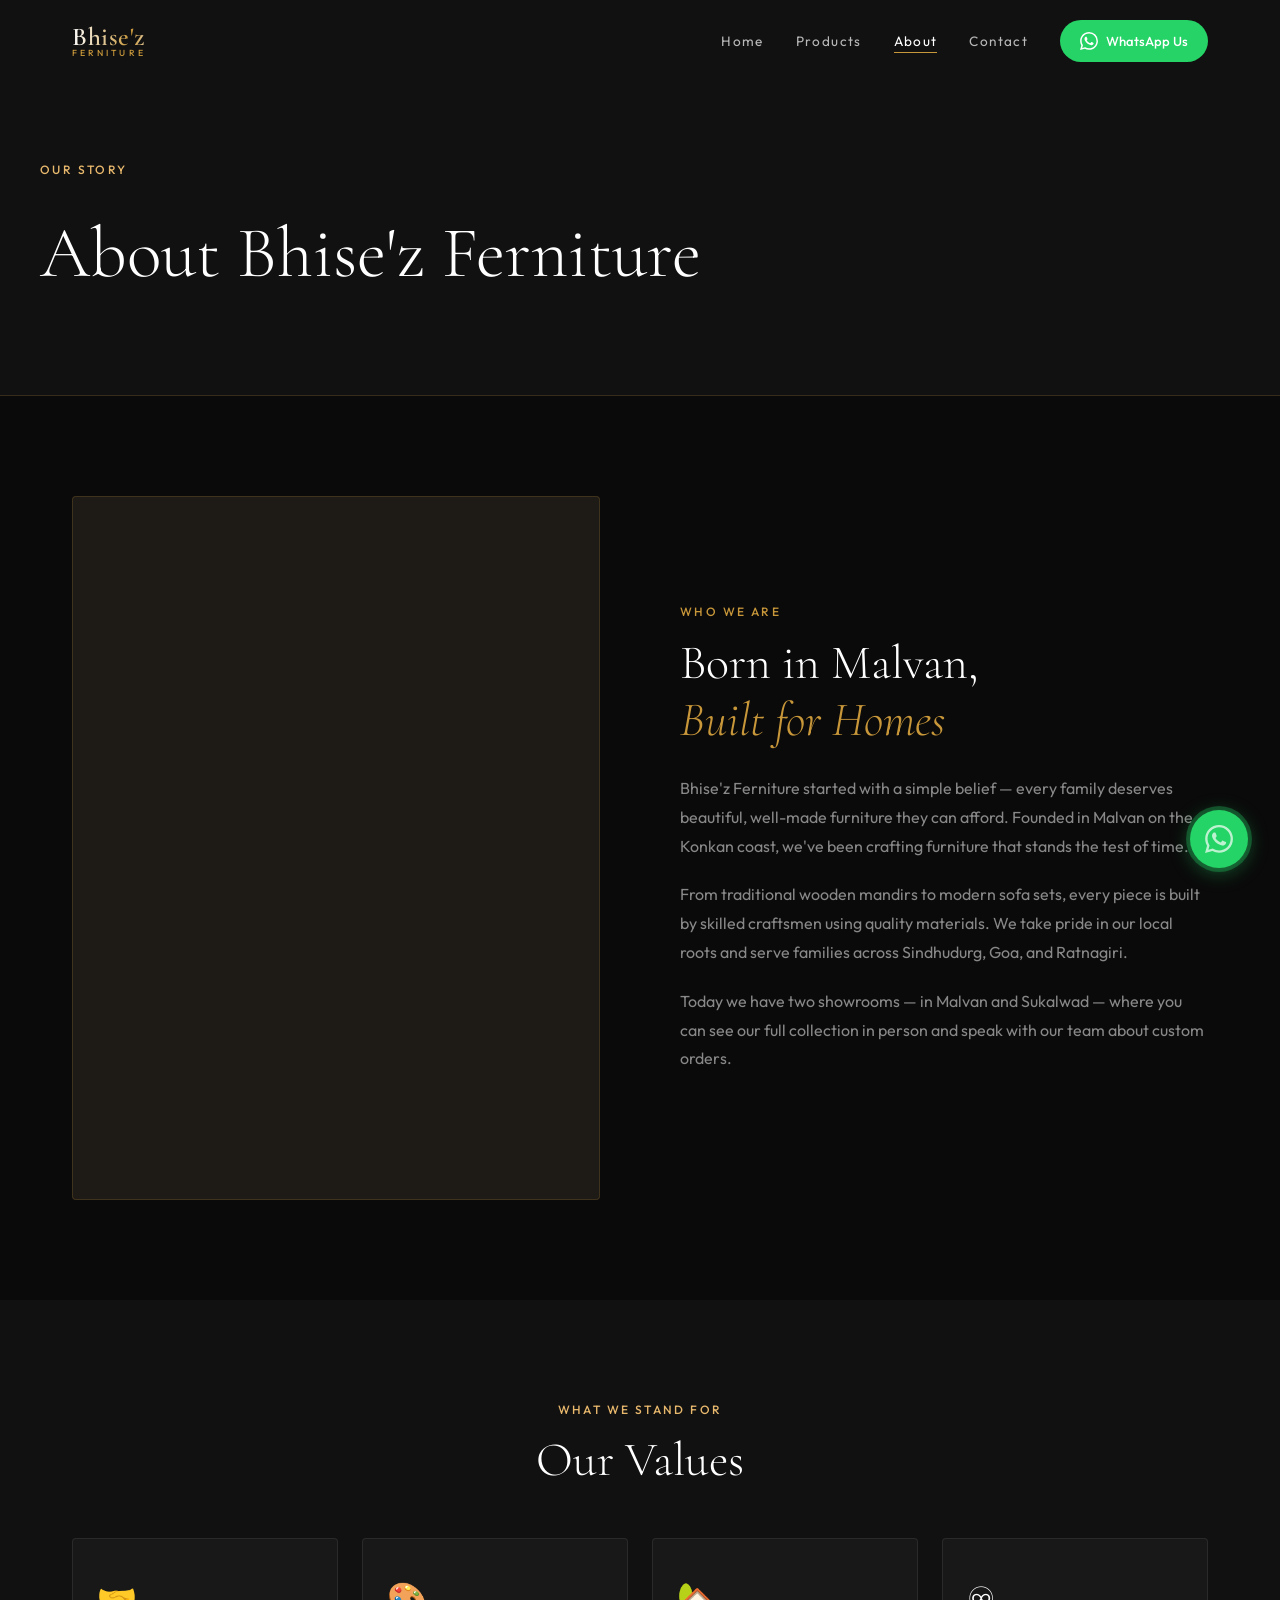
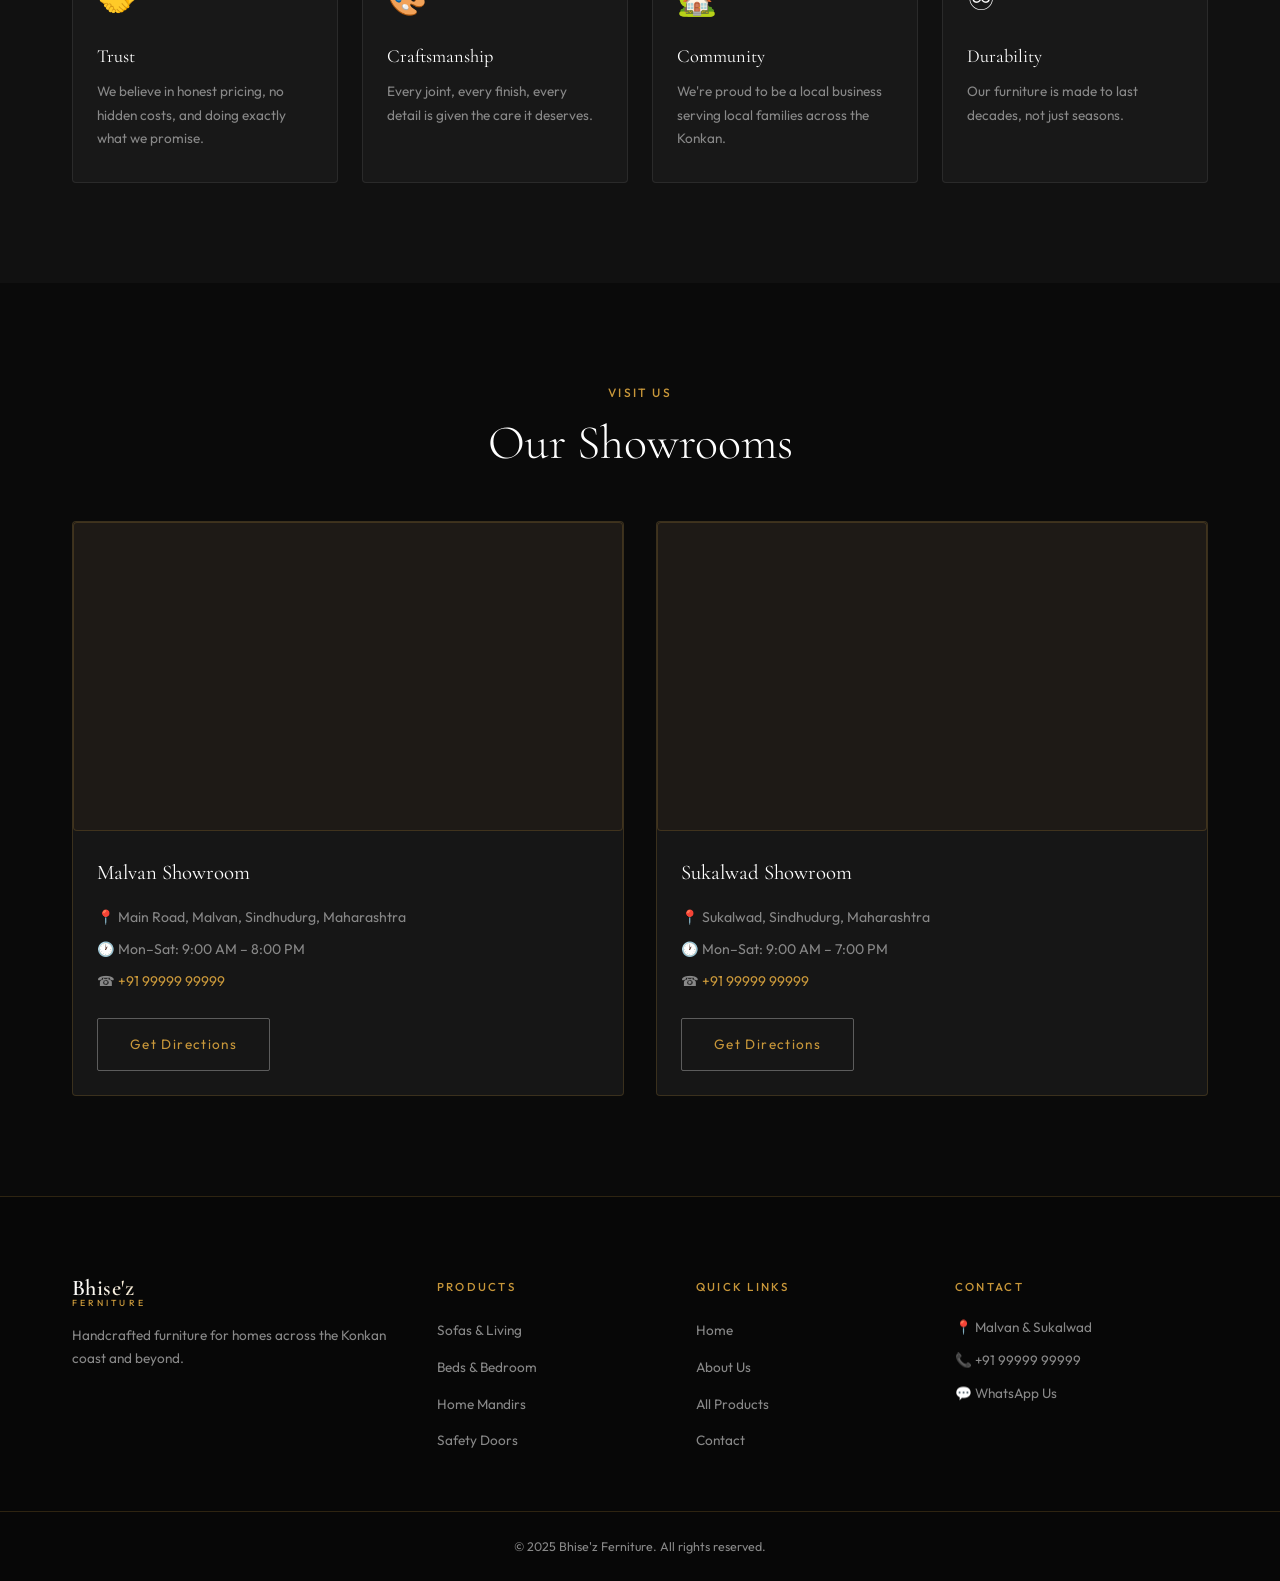
==== about.html @ b76e6fb4 "First upload" ====
<!DOCTYPE html>
<html lang="en">
<head>
  <meta charset="UTF-8"/>
  <meta name="viewport" content="width=device-width, initial-scale=1.0"/>
  <title>About Us | Bhise'z Ferniture</title>
  <link rel="preconnect" href="https://fonts.googleapis.com"/>
  <link rel="preconnect" href="https://fonts.gstatic.com" crossorigin/>
  <link href="https://fonts.googleapis.com/css2?family=Cormorant+Garamond:ital,wght@0,300;0,400;0,600;1,300;1,400&family=Outfit:wght@300;400;500&display=swap" rel="stylesheet"/>
  <link rel="stylesheet" href="css/style.css"/>
  <link rel="stylesheet" href="css/animations.css"/>
  <link rel="stylesheet" href="css/responsive.css"/>
</head>
<body>

  <nav class="navbar" id="navbar">
    <div class="nav-inner">
      <a href="index.html" class="logo">
        <span class="logo-main">Bhise'z</span>
        <span class="logo-sub">FERNITURE</span>
      </a>
      <ul class="nav-links" id="navLinks">
        <li><a href="index.html">Home</a></li>
        <li><a href="products.html">Products</a></li>
        <li><a href="about.html" class="active">About</a></li>
        <li><a href="contact.html">Contact</a></li>
      </ul>
      <a href="https://wa.me/919999999999" class="btn-whatsapp" target="_blank">
        <svg width="18" height="18" viewBox="0 0 24 24" fill="currentColor"><path d="M17.472 14.382c-.297-.149-1.758-.867-2.03-.967-.273-.099-.471-.148-.67.15-.197.297-.767.966-.94 1.164-.173.199-.347.223-.644.075-.297-.15-1.255-.463-2.39-1.475-.883-.788-1.48-1.761-1.653-2.059-.173-.297-.018-.458.13-.606.134-.133.298-.347.446-.52.149-.174.198-.298.298-.497.099-.198.05-.371-.025-.52-.075-.149-.669-1.612-.916-2.207-.242-.579-.487-.5-.669-.51-.173-.008-.371-.01-.57-.01-.198 0-.52.074-.792.372-.272.297-1.04 1.016-1.04 2.479 0 1.462 1.065 2.875 1.213 3.074.149.198 2.096 3.2 5.077 4.487.709.306 1.262.489 1.694.625.712.227 1.36.195 1.871.118.571-.085 1.758-.719 2.006-1.413.248-.694.248-1.289.173-1.413-.074-.124-.272-.198-.57-.347m-5.421 7.403h-.004a9.87 9.87 0 01-5.031-1.378l-.361-.214-3.741.982.998-3.648-.235-.374a9.86 9.86 0 01-1.51-5.26c.001-5.45 4.436-9.884 9.888-9.884 2.64 0 5.122 1.03 6.988 2.898a9.825 9.825 0 012.893 6.994c-.003 5.45-4.437 9.884-9.885 9.884m8.413-18.297A11.815 11.815 0 0012.05 0C5.495 0 .16 5.335.157 11.892c0 2.096.547 4.142 1.588 5.945L.057 24l6.305-1.654a11.882 11.882 0 005.683 1.448h.005c6.554 0 11.89-5.335 11.893-11.893a11.821 11.821 0 00-3.48-8.413z"/></svg>
        WhatsApp Us
      </a>
      <button class="hamburger" id="hamburger" aria-label="Menu"><span></span><span></span><span></span></button>
    </div>
  </nav>

  <section class="page-hero">
    <div class="page-hero-content">
      <p class="section-tag light">Our Story</p>
      <h1 class="page-hero-title">About Bhise'z Ferniture</h1>
    </div>
  </section>

  <!-- STORY SECTION -->
  <section class="section-pad">
    <div class="container split-layout">
      <div class="split-visual scroll-reveal">
        <!-- <img src="images/showroom/showroom2.jpg" alt="Bhise'z Ferniture"> -->
        <div class="img-placeholder tall"></div>
      </div>
      <div class="split-text scroll-reveal delay-2">
        <p class="section-tag">Who We Are</p>
        <h2 class="section-title">Born in Malvan,<br/><em>Built for Homes</em></h2>
        <p class="body-text">
          Bhise'z Ferniture started with a simple belief — every family deserves beautiful, well-made furniture they can afford. Founded in Malvan on the Konkan coast, we've been crafting furniture that stands the test of time.
        </p>
        <p class="body-text">
          From traditional wooden mandirs to modern sofa sets, every piece is built by skilled craftsmen using quality materials. We take pride in our local roots and serve families across Sindhudurg, Goa, and Ratnagiri.
        </p>
        <p class="body-text">
          Today we have two showrooms — in Malvan and Sukalwad — where you can see our full collection in person and speak with our team about custom orders.
        </p>
      </div>
    </div>
  </section>

  <!-- VALUES -->
  <section class="section-pad bg-dark">
    <div class="container">
      <div class="section-header center scroll-reveal">
        <p class="section-tag light">What We Stand For</p>
        <h2 class="section-title light">Our Values</h2>
      </div>
      <div class="why-grid">
        <div class="why-card dark scroll-reveal">
          <div class="why-icon">🤝</div>
          <h3>Trust</h3>
          <p>We believe in honest pricing, no hidden costs, and doing exactly what we promise.</p>
        </div>
        <div class="why-card dark scroll-reveal delay-1">
          <div class="why-icon">🎨</div>
          <h3>Craftsmanship</h3>
          <p>Every joint, every finish, every detail is given the care it deserves.</p>
        </div>
        <div class="why-card dark scroll-reveal delay-2">
          <div class="why-icon">🏡</div>
          <h3>Community</h3>
          <p>We're proud to be a local business serving local families across the Konkan.</p>
        </div>
        <div class="why-card dark scroll-reveal delay-3">
          <div class="why-icon">♾️</div>
          <h3>Durability</h3>
          <p>Our furniture is made to last decades, not just seasons.</p>
        </div>
      </div>
    </div>
  </section>

  <!-- SHOWROOMS -->
  <section class="section-pad" id="showrooms">
    <div class="container">
      <div class="section-header center scroll-reveal">
        <p class="section-tag">Visit Us</p>
        <h2 class="section-title">Our Showrooms</h2>
      </div>
      <div class="showroom-grid">
        <div class="showroom-card scroll-reveal">
          <div class="img-placeholder medium"></div>
          <div class="showroom-info">
            <h3>Malvan Showroom</h3>
            <p>📍 Main Road, Malvan, Sindhudurg, Maharashtra</p>
            <p>🕐 Mon–Sat: 9:00 AM – 8:00 PM</p>
            <p>☎️ <a href="tel:+919999999999">+91 99999 99999</a></p>
            <a href="https://maps.google.com" class="btn-outline mt-1" target="_blank">Get Directions</a>
          </div>
        </div>
        <div class="showroom-card scroll-reveal delay-2">
          <div class="img-placeholder medium"></div>
          <div class="showroom-info">
            <h3>Sukalwad Showroom</h3>
            <p>📍 Sukalwad, Sindhudurg, Maharashtra</p>
            <p>🕐 Mon–Sat: 9:00 AM – 7:00 PM</p>
            <p>☎️ <a href="tel:+919999999999">+91 99999 99999</a></p>
            <a href="https://maps.google.com" class="btn-outline mt-1" target="_blank">Get Directions</a>
          </div>
        </div>
      </div>
    </div>
  </section>

  <!-- FOOTER -->
  <footer class="footer">
    <div class="container footer-grid">
      <div class="footer-brand">
        <a href="index.html" class="logo footer-logo"><span class="logo-main">Bhise'z</span><span class="logo-sub">FERNITURE</span></a>
        <p>Handcrafted furniture for homes across the Konkan coast and beyond.</p>
      </div>
      <div class="footer-col">
        <h4>Products</h4>
        <ul>
          <li><a href="products.html?cat=living">Sofas &amp; Living</a></li>
          <li><a href="products.html?cat=bedroom">Beds &amp; Bedroom</a></li>
          <li><a href="products.html?cat=mandir">Home Mandirs</a></li>
          <li><a href="products.html?cat=doors">Safety Doors</a></li>
        </ul>
      </div>
      <div class="footer-col">
        <h4>Quick Links</h4>
        <ul>
          <li><a href="index.html">Home</a></li>
          <li><a href="about.html">About Us</a></li>
          <li><a href="products.html">All Products</a></li>
          <li><a href="contact.html">Contact</a></li>
        </ul>
      </div>
      <div class="footer-col">
        <h4>Contact</h4>
        <ul class="contact-list">
          <li>📍 Malvan &amp; Sukalwad</li>
          <li>📞 <a href="tel:+919999999999">+91 99999 99999</a></li>
          <li>💬 <a href="https://wa.me/919999999999" target="_blank">WhatsApp Us</a></li>
        </ul>
      </div>
    </div>
    <div class="footer-bottom"><p>© 2025 Bhise'z Ferniture. All rights reserved.</p></div>
  </footer>

  <a href="https://wa.me/919999999999" class="whatsapp-float" target="_blank" aria-label="WhatsApp">
    <svg width="28" height="28" viewBox="0 0 24 24" fill="white"><path d="M17.472 14.382c-.297-.149-1.758-.867-2.03-.967-.273-.099-.471-.148-.67.15-.197.297-.767.966-.94 1.164-.173.199-.347.223-.644.075-.297-.15-1.255-.463-2.39-1.475-.883-.788-1.48-1.761-1.653-2.059-.173-.297-.018-.458.13-.606.134-.133.298-.347.446-.52.149-.174.198-.298.298-.497.099-.198.05-.371-.025-.52-.075-.149-.669-1.612-.916-2.207-.242-.579-.487-.5-.669-.51-.173-.008-.371-.01-.57-.01-.198 0-.52.074-.792.372-.272.297-1.04 1.016-1.04 2.479 0 1.462 1.065 2.875 1.213 3.074.149.198 2.096 3.2 5.077 4.487.709.306 1.262.489 1.694.625.712.227 1.36.195 1.871.118.571-.085 1.758-.719 2.006-1.413.248-.694.248-1.289.173-1.413-.074-.124-.272-.198-.57-.347m-5.421 7.403h-.004a9.87 9.87 0 01-5.031-1.378l-.361-.214-3.741.982.998-3.648-.235-.374a9.86 9.86 0 01-1.51-5.26c.001-5.45 4.436-9.884 9.888-9.884 2.64 0 5.122 1.03 6.988 2.898a9.825 9.825 0 012.893 6.994c-.003 5.45-4.437 9.884-9.885 9.884m8.413-18.297A11.815 11.815 0 0012.05 0C5.495 0 .16 5.335.157 11.892c0 2.096.547 4.142 1.588 5.945L.057 24l6.305-1.654a11.882 11.882 0 005.683 1.448h.005c6.554 0 11.89-5.335 11.893-11.893a11.821 11.821 0 00-3.48-8.413z"/></svg>
  </a>

  <script src="js/main.js"></script>
  <script src="js/animations.js"></script>
</body>
</html>
---- css/style.css ----
/* =========================================
   BHISE'Z FERNITURE – MAIN STYLESHEET
   Colors: Black #0A0A0A | Gold #C8973A | Red #C0392B | Cream #F5F0E8
   Fonts: Cormorant Garamond (display) + Outfit (body)
   ========================================= */

*, *::before, *::after { box-sizing: border-box; margin: 0; padding: 0; }

:root {
  --black:       #0A0A0A;
  --black-soft:  #111111;
  --black-card:  #161616;
  --gold:        #C8973A;
  --gold-light:  #E8B86D;
  --gold-dark:   #9A7228;
  --red:         #C0392B;
  --red-dark:    #922B21;
  --cream:       #F5F0E8;
  --cream-dark:  #EDE6D6;
  --white:       #FFFFFF;
  --text-muted:  #888888;
  --border:      rgba(200, 151, 58, 0.2);
  --font-display: 'Cormorant Garamond', Georgia, serif;
  --font-body:   'Outfit', system-ui, sans-serif;
  --transition:  0.4s cubic-bezier(0.25, 0.46, 0.45, 0.94);
  --shadow-gold: 0 8px 40px rgba(200, 151, 58, 0.15);
}

html { scroll-behavior: smooth; }

body {
  font-family: var(--font-body);
  background: var(--black);
  color: var(--white);
  overflow-x: hidden;
  line-height: 1.7;
}

img { max-width: 100%; display: block; }
a { color: inherit; text-decoration: none; }
ul { list-style: none; }
button { cursor: pointer; border: none; background: none; font-family: var(--font-body); }

.container {
  max-width: 1200px;
  margin: 0 auto;
  padding: 0 2rem;
}
.section-pad { padding: 100px 0; }
.bg-dark { background: var(--black-soft); }
.bg-cream { background: var(--cream); color: var(--black); }
.center { text-align: center; }
.mt-1 { margin-top: 1rem; }
.mt-2 { margin-top: 2rem; }

/* ─── TYPOGRAPHY ─── */
.section-tag {
  font-family: var(--font-body);
  font-size: 0.75rem;
  font-weight: 500;
  letter-spacing: 0.2em;
  text-transform: uppercase;
  color: var(--gold);
  margin-bottom: 0.75rem;
  display: block;
}
.section-tag.light { color: var(--gold-light); }

.section-title {
  font-family: var(--font-display);
  font-size: clamp(2rem, 4vw, 3rem);
  font-weight: 300;
  line-height: 1.2;
  color: var(--white);
  margin-bottom: 1.5rem;
}
.section-title em {
  font-style: italic;
  color: var(--gold);
}
.section-title.light { color: var(--white); }
.bg-cream .section-title { color: var(--black); }
.bg-cream .section-title em { color: var(--gold-dark); }

.body-text {
  font-size: 1rem;
  color: var(--text-muted);
  line-height: 1.8;
  margin-bottom: 1.25rem;
}
.bg-cream .body-text { color: #555; }

.section-header { margin-bottom: 3rem; }

/* ─── NAVBAR ─── */
.navbar {
  position: fixed;
  top: 0; left: 0; right: 0;
  z-index: 1000;
  padding: 0;
  transition: background var(--transition), padding var(--transition), box-shadow var(--transition);
}
.navbar.scrolled {
  background: rgba(10,10,10,0.95);
  backdrop-filter: blur(20px);
  box-shadow: 0 1px 0 var(--border);
  padding: 0;
}
.nav-inner {
  max-width: 1200px;
  margin: 0 auto;
  padding: 1.25rem 2rem;
  display: flex;
  align-items: center;
  gap: 2rem;
}
.logo {
  display: flex;
  flex-direction: column;
  line-height: 1;
  margin-right: auto;
}
.logo-main {
  font-family: var(--font-display);
  font-size: 1.6rem;
  font-weight: 600;
  color: var(--white);
  letter-spacing: 0.02em;
}
.logo-sub {
  font-size: 0.55rem;
  letter-spacing: 0.35em;
  color: var(--gold);
  font-weight: 500;
}
.nav-links {
  display: flex;
  gap: 2rem;
  align-items: center;
}
.nav-links a {
  font-size: 0.85rem;
  letter-spacing: 0.1em;
  font-weight: 400;
  color: rgba(255,255,255,0.7);
  transition: color var(--transition);
  position: relative;
}
.nav-links a::after {
  content: '';
  position: absolute;
  bottom: -3px; left: 0;
  width: 0; height: 1px;
  background: var(--gold);
  transition: width var(--transition);
}
.nav-links a:hover, .nav-links a.active {
  color: var(--white);
}
.nav-links a:hover::after, .nav-links a.active::after { width: 100%; }

.btn-whatsapp {
  display: flex;
  align-items: center;
  gap: 0.5rem;
  background: #25D366;
  color: white;
  padding: 0.6rem 1.25rem;
  border-radius: 50px;
  font-size: 0.82rem;
  font-weight: 500;
  transition: transform var(--transition), box-shadow var(--transition);
  white-space: nowrap;
}
.btn-whatsapp:hover {
  transform: translateY(-2px);
  box-shadow: 0 6px 20px rgba(37, 211, 102, 0.35);
}
.hamburger {
  display: none;
  flex-direction: column;
  gap: 5px;
  padding: 4px;
}
.hamburger span {
  display: block;
  width: 24px; height: 1.5px;
  background: var(--white);
  transition: transform 0.3s;
}

/* ─── BUTTONS ─── */
.btn-primary {
  display: inline-flex;
  align-items: center;
  padding: 0.85rem 2rem;
  background: var(--gold);
  color: var(--black);
  font-size: 0.85rem;
  font-weight: 500;
  letter-spacing: 0.1em;
  border-radius: 2px;
  transition: background var(--transition), transform var(--transition), box-shadow var(--transition);
}
.btn-primary:hover {
  background: var(--gold-light);
  transform: translateY(-2px);
  box-shadow: var(--shadow-gold);
}
.btn-primary.full-width { width: 100%; justify-content: center; }

.btn-outline {
  display: inline-flex;
  align-items: center;
  padding: 0.85rem 2rem;
  border: 1px solid rgba(255,255,255,0.3);
  color: var(--white);
  font-size: 0.85rem;
  font-weight: 400;
  letter-spacing: 0.1em;
  border-radius: 2px;
  transition: border-color var(--transition), color var(--transition), background var(--transition);
}
.btn-outline:hover {
  border-color: var(--gold);
  color: var(--gold);
}
.bg-cream .btn-outline {
  border-color: rgba(0,0,0,0.3);
  color: var(--black);
}
.bg-cream .btn-outline:hover {
  border-color: var(--gold-dark);
  color: var(--gold-dark);
}
.btn-outline-light {
  display: inline-flex;
  align-items: center;
  padding: 0.85rem 2rem;
  border: 1px solid rgba(255,255,255,0.5);
  color: var(--white);
  font-size: 0.85rem;
  letter-spacing: 0.1em;
  border-radius: 2px;
  transition: all var(--transition);
}
.btn-outline-light:hover {
  background: rgba(255,255,255,0.1);
}
.btn-whatsapp-lg {
  display: inline-flex;
  align-items: center;
  gap: 0.6rem;
  background: #25D366;
  color: white;
  padding: 0.9rem 2rem;
  border-radius: 2px;
  font-size: 0.9rem;
  font-weight: 500;
  transition: transform var(--transition), box-shadow var(--transition);
}
.btn-whatsapp-lg:hover {
  transform: translateY(-2px);
  box-shadow: 0 8px 25px rgba(37,211,102,0.4);
}

/* ─── HERO ─── */
.hero {
  position: relative;
  min-height: 100vh;
  display: flex;
  align-items: center;
  overflow: hidden;
}
.hero-bg {
  position: absolute;
  inset: 0;
}
.hero-overlay {
  position: absolute;
  inset: 0;
  background: linear-gradient(135deg, rgba(10,10,10,0.85) 0%, rgba(10,10,10,0.4) 100%);
  z-index: 1;
}
.hero-placeholder-img {
  position: absolute;
  inset: 0;
  background: #1a1612;
  overflow: hidden;
}
.placeholder-pattern {
  position: absolute;
  inset: 0;
  background-image:
    repeating-linear-gradient(45deg, rgba(200,151,58,0.04) 0px, rgba(200,151,58,0.04) 1px, transparent 1px, transparent 40px),
    repeating-linear-gradient(-45deg, rgba(200,151,58,0.04) 0px, rgba(200,151,58,0.04) 1px, transparent 1px, transparent 40px);
}
.hero-content {
  position: relative;
  z-index: 2;
  max-width: 1200px;
  margin: 0 auto;
  padding: 0 2rem;
  padding-top: 8rem;
}
.hero-tag {
  font-size: 0.75rem;
  letter-spacing: 0.25em;
  text-transform: uppercase;
  color: var(--gold);
  margin-bottom: 1.5rem;
}
.hero-title {
  font-family: var(--font-display);
  font-size: clamp(3rem, 8vw, 6.5rem);
  font-weight: 300;
  line-height: 1.05;
  color: var(--white);
  margin-bottom: 1.5rem;
}
.hero-title em {
  font-style: italic;
  color: var(--gold);
}
.hero-sub {
  font-size: 1.05rem;
  color: rgba(255,255,255,0.65);
  margin-bottom: 2.5rem;
  max-width: 520px;
  line-height: 1.7;
}
.hero-cta {
  display: flex;
  gap: 1rem;
  flex-wrap: wrap;
}
.hero-scroll-hint {
  position: absolute;
  bottom: 2.5rem;
  left: 2rem;
  z-index: 2;
  display: flex;
  align-items: center;
  gap: 1rem;
  color: rgba(255,255,255,0.4);
  font-size: 0.7rem;
  letter-spacing: 0.15em;
  text-transform: uppercase;
}
.scroll-line {
  width: 60px;
  height: 1px;
  background: rgba(255,255,255,0.25);
  position: relative;
  overflow: hidden;
}
.scroll-line::after {
  content: '';
  position: absolute;
  top: 0; left: -100%;
  width: 100%; height: 100%;
  background: var(--gold);
  animation: scrollSlide 2s ease-in-out infinite;
}
@keyframes scrollSlide {
  0% { left: -100%; }
  100% { left: 100%; }
}

/* ─── MARQUEE ─── */
.marquee-strip {
  background: var(--gold);
  overflow: hidden;
  padding: 0.75rem 0;
}
.marquee-track {
  display: flex;
  gap: 2rem;
  animation: marquee 30s linear infinite;
  white-space: nowrap;
}
.marquee-track span {
  font-size: 0.75rem;
  letter-spacing: 0.15em;
  text-transform: uppercase;
  color: var(--black);
  font-weight: 500;
  flex-shrink: 0;
}
@keyframes marquee {
  0% { transform: translateX(0); }
  100% { transform: translateX(-50%); }
}

/* ─── SPLIT LAYOUT ─── */
.split-layout {
  display: grid;
  grid-template-columns: 1fr 1fr;
  gap: 5rem;
  align-items: center;
}
.split-text { }
.split-visual { position: relative; }
.floating-badge {
  position: absolute;
  bottom: -1.5rem;
  right: -1.5rem;
  background: var(--gold);
  color: var(--black);
  padding: 1.25rem 1.5rem;
  border-radius: 4px;
}
.badge-text {
  display: block;
  font-size: 0.85rem;
  font-weight: 500;
}
.badge-sub {
  display: block;
  font-size: 0.7rem;
  opacity: 0.7;
  margin-top: 0.2rem;
}

/* ─── STATS ─── */
.stats-row {
  display: flex;
  gap: 2.5rem;
  margin: 2rem 0;
}
.stat-num {
  display: block;
  font-family: var(--font-display);
  font-size: 2.5rem;
  font-weight: 600;
  color: var(--gold);
  line-height: 1;
}
.stat-label {
  display: block;
  font-size: 0.75rem;
  color: var(--text-muted);
  letter-spacing: 0.1em;
  margin-top: 0.3rem;
}

/* ─── IMAGE PLACEHOLDER ─── */
.img-placeholder {
  background: #1e1a16;
  border: 1px solid var(--border);
  border-radius: 4px;
  display: flex;
  align-items: center;
  justify-content: center;
  color: var(--text-muted);
  font-size: 0.8rem;
  letter-spacing: 0.1em;
  aspect-ratio: 4/3;
}
.img-placeholder.tall { aspect-ratio: 3/4; }
.img-placeholder.medium { aspect-ratio: 16/9; }
.bg-cream .img-placeholder { background: #e8e0d0; border-color: rgba(0,0,0,0.1); }

/* ─── CATEGORY GRID ─── */
.category-grid {
  display: grid;
  grid-template-columns: repeat(3, 1fr);
  gap: 1.5rem;
  margin-bottom: 3rem;
}
.cat-card {
  background: var(--black-card);
  border: 1px solid var(--border);
  border-radius: 4px;
  overflow: hidden;
  transition: transform var(--transition), border-color var(--transition), box-shadow var(--transition);
  display: block;
}
.cat-card:hover {
  transform: translateY(-6px);
  border-color: var(--gold);
  box-shadow: var(--shadow-gold);
}
.cat-img-wrap { overflow: hidden; }
.cat-img-wrap .img-placeholder { border-radius: 0; border: none; }
.cat-img-wrap img {
  width: 100%;
  aspect-ratio: 4/3;
  object-fit: cover;
  transition: transform 0.6s ease;
}
.cat-card:hover .cat-img-wrap img { transform: scale(1.05); }
.cat-info {
  padding: 1.25rem;
}
.cat-info h3 {
  font-family: var(--font-display);
  font-size: 1.2rem;
  font-weight: 400;
  color: var(--white);
  margin-bottom: 0.4rem;
}
.cat-info p {
  font-size: 0.82rem;
  color: var(--text-muted);
  margin-bottom: 0.75rem;
}
.cat-arrow {
  font-size: 1rem;
  color: var(--gold);
  transition: transform var(--transition);
}
.cat-card:hover .cat-arrow { transform: translateX(5px); }

/* ─── WHY US ─── */
.why-grid {
  display: grid;
  grid-template-columns: repeat(4, 1fr);
  gap: 1.5rem;
}
.why-card {
  background: var(--black-card);
  border: 1px solid var(--border);
  border-radius: 4px;
  padding: 2rem 1.5rem;
  transition: border-color var(--transition), transform var(--transition);
}
.why-card:hover {
  border-color: var(--gold);
  transform: translateY(-4px);
}
.why-card.dark {
  background: rgba(255,255,255,0.03);
  border-color: rgba(255,255,255,0.08);
}
.why-icon {
  font-size: 2rem;
  margin-bottom: 1rem;
}
.why-card h3 {
  font-family: var(--font-display);
  font-size: 1.15rem;
  font-weight: 400;
  color: var(--white);
  margin-bottom: 0.5rem;
}
.why-card p {
  font-size: 0.85rem;
  color: var(--text-muted);
  line-height: 1.7;
}

/* ─── CTA BANNER ─── */
.cta-banner {
  background: linear-gradient(135deg, var(--red-dark) 0%, var(--red) 50%, #a93226 100%);
  padding: 5rem 2rem;
}
.cta-inner {
  display: flex;
  align-items: center;
  justify-content: space-between;
  gap: 3rem;
  flex-wrap: wrap;
}
.cta-inner h2 {
  font-family: var(--font-display);
  font-size: 2.2rem;
  font-weight: 300;
  color: var(--white);
  margin-bottom: 0.75rem;
}
.cta-inner p {
  color: rgba(255,255,255,0.75);
  font-size: 1rem;
}
.cta-buttons {
  display: flex;
  gap: 1rem;
  flex-wrap: wrap;
  flex-shrink: 0;
}

/* ─── TESTIMONIALS ─── */
.testimonial-grid {
  display: grid;
  grid-template-columns: repeat(3, 1fr);
  gap: 1.5rem;
}
.testimonial-card {
  background: var(--white);
  border: 1px solid rgba(0,0,0,0.08);
  border-radius: 4px;
  padding: 2rem;
}
.stars {
  color: var(--gold-dark);
  font-size: 0.9rem;
  margin-bottom: 1rem;
}
.testimonial-card p {
  font-size: 0.9rem;
  color: #444;
  line-height: 1.7;
  font-style: italic;
  margin-bottom: 1.25rem;
}
.testimonial-author {
  display: flex;
  flex-direction: column;
}
.author-name {
  font-size: 0.85rem;
  font-weight: 500;
  color: var(--black);
}
.author-loc {
  font-size: 0.75rem;
  color: #888;
}

/* ─── PAGE HERO ─── */
.page-hero {
  background: var(--black-soft);
  padding: 10rem 2rem 5rem;
  border-bottom: 1px solid var(--border);
}
.page-hero-content {
  max-width: 1200px;
  margin: 0 auto;
}
.page-hero-title {
  font-family: var(--font-display);
  font-size: clamp(2.5rem, 6vw, 4.5rem);
  font-weight: 300;
  color: var(--white);
}

/* ─── PRODUCT GRID ─── */
.filter-bar {
  display: flex;
  gap: 0.75rem;
  flex-wrap: wrap;
  margin-bottom: 1.5rem;
}
.filter-btn {
  padding: 0.5rem 1.25rem;
  border: 1px solid var(--border);
  border-radius: 50px;
  font-size: 0.8rem;
  color: var(--text-muted);
  background: transparent;
  transition: all var(--transition);
  letter-spacing: 0.05em;
}
.filter-btn:hover, .filter-btn.active {
  border-color: var(--gold);
  color: var(--gold);
  background: rgba(200,151,58,0.08);
}
.search-bar {
  position: relative;
  margin-bottom: 3rem;
  max-width: 400px;
}
.search-bar input {
  width: 100%;
  padding: 0.75rem 1rem 0.75rem 3rem;
  background: var(--black-card);
  border: 1px solid var(--border);
  border-radius: 4px;
  color: var(--white);
  font-size: 0.9rem;
  font-family: var(--font-body);
  outline: none;
  transition: border-color var(--transition);
}
.search-bar input:focus { border-color: var(--gold); }
.search-bar svg {
  position: absolute;
  left: 1rem;
  top: 50%;
  transform: translateY(-50%);
  color: var(--text-muted);
}
.product-grid {
  display: grid;
  grid-template-columns: repeat(3, 1fr);
  gap: 2rem;
}
.product-card {
  background: var(--black-card);
  border: 1px solid var(--border);
  border-radius: 4px;
  overflow: hidden;
  transition: transform var(--transition), border-color var(--transition), box-shadow var(--transition);
}
.product-card:hover {
  transform: translateY(-6px);
  border-color: var(--gold);
  box-shadow: var(--shadow-gold);
}
.product-img-wrap {
  position: relative;
  overflow: hidden;
  aspect-ratio: 4/3;
  background: #1a1612;
}
.product-img-wrap img {
  width: 100%; height: 100%;
  object-fit: cover;
  transition: transform 0.6s ease;
}
.product-card:hover .product-img-wrap img { transform: scale(1.05); }
.product-img-placeholder {
  width: 100%; height: 100%;
  display: flex;
  align-items: center;
  justify-content: center;
  font-size: 0.75rem;
  color: var(--text-muted);
  letter-spacing: 0.1em;
}
.product-badge {
  position: absolute;
  top: 1rem; left: 1rem;
  padding: 0.3rem 0.7rem;
  font-size: 0.7rem;
  letter-spacing: 0.1em;
  text-transform: uppercase;
  border-radius: 2px;
  font-weight: 500;
}
.badge-new { background: var(--gold); color: var(--black); }
.badge-popular { background: var(--red); color: var(--white); }
.product-info { padding: 1.25rem; }
.product-info h3 {
  font-family: var(--font-display);
  font-size: 1.15rem;
  font-weight: 400;
  color: var(--white);
  margin-bottom: 0.3rem;
}
.product-info .product-cat {
  font-size: 0.73rem;
  color: var(--gold);
  letter-spacing: 0.1em;
  text-transform: uppercase;
  margin-bottom: 0.5rem;
}
.product-info .product-desc {
  font-size: 0.83rem;
  color: var(--text-muted);
  margin-bottom: 1rem;
  line-height: 1.6;
}
.product-info .product-price {
  font-family: var(--font-display);
  font-size: 1.3rem;
  color: var(--gold);
  margin-bottom: 1rem;
}
.product-info .product-price span {
  font-size: 0.8rem;
  color: var(--text-muted);
  font-family: var(--font-body);
}
.product-actions {
  display: flex;
  gap: 0.75rem;
}
.product-actions .btn-primary { flex: 1; padding: 0.65rem 1rem; font-size: 0.78rem; justify-content: center; }
.product-actions .btn-outline { padding: 0.65rem 1rem; font-size: 0.78rem; }

/* ─── INQUIRY FORM ─── */
.inquiry-inner {
  display: grid;
  grid-template-columns: 1fr 1.2fr;
  gap: 5rem;
  align-items: start;
}
.inquiry-form, .contact-form-wrap form {
  background: var(--black-card);
  border: 1px solid var(--border);
  border-radius: 4px;
  padding: 2.5rem;
}
.inquiry-form h3, .contact-form-wrap h3 {
  font-family: var(--font-display);
  font-size: 1.5rem;
  font-weight: 300;
  color: var(--white);
  margin-bottom: 1.5rem;
}
.form-group {
  margin-bottom: 1.25rem;
}
.form-group label {
  display: block;
  font-size: 0.78rem;
  letter-spacing: 0.1em;
  color: var(--text-muted);
  margin-bottom: 0.5rem;
  text-transform: uppercase;
}
.form-group input,
.form-group select,
.form-group textarea {
  width: 100%;
  padding: 0.8rem 1rem;
  background: rgba(255,255,255,0.04);
  border: 1px solid rgba(255,255,255,0.1);
  border-radius: 4px;
  color: var(--white);
  font-size: 0.9rem;
  font-family: var(--font-body);
  outline: none;
  transition: border-color var(--transition);
}
.form-group input:focus,
.form-group select:focus,
.form-group textarea:focus { border-color: var(--gold); }
.form-group select option { background: var(--black-card); }
.form-group textarea { resize: vertical; }
.form-row {
  display: grid;
  grid-template-columns: 1fr 1fr;
  gap: 1rem;
}
.form-note {
  margin-top: 1rem;
  font-size: 0.78rem;
  color: var(--text-muted);
  text-align: center;
}
.form-note a { color: var(--gold); }

/* ─── SHOWROOM GRID ─── */
.showroom-grid {
  display: grid;
  grid-template-columns: 1fr 1fr;
  gap: 2rem;
}
.showroom-card {
  background: var(--black-card);
  border: 1px solid var(--border);
  border-radius: 4px;
  overflow: hidden;
}
.showroom-info {
  padding: 1.5rem;
}
.showroom-info h3 {
  font-family: var(--font-display);
  font-size: 1.3rem;
  font-weight: 400;
  color: var(--white);
  margin-bottom: 1rem;
}
.showroom-info p {
  font-size: 0.88rem;
  color: var(--text-muted);
  margin-bottom: 0.5rem;
}
.showroom-info a { color: var(--gold); }

/* ─── CONTACT PAGE ─── */
.contact-layout {
  display: grid;
  grid-template-columns: 1fr 1.2fr;
  gap: 5rem;
  align-items: start;
}
.contact-cards {
  margin-top: 2rem;
  display: flex;
  flex-direction: column;
  gap: 1rem;
}
.contact-card {
  display: flex;
  align-items: flex-start;
  gap: 1rem;
  padding: 1.25rem;
  background: var(--black-card);
  border: 1px solid var(--border);
  border-radius: 4px;
}
.contact-card-icon { font-size: 1.25rem; flex-shrink: 0; }
.contact-card h4 {
  font-size: 0.85rem;
  font-weight: 500;
  color: var(--white);
  margin-bottom: 0.25rem;
}
.contact-card p, .contact-card a {
  font-size: 0.83rem;
  color: var(--text-muted);
}
.contact-card a { color: var(--gold); }
.contact-form-wrap form { background: var(--black-card); }

/* ─── MAP ─── */
.map-section { }
.map-placeholder {
  background: var(--black-soft);
  border-top: 1px solid var(--border);
  padding: 4rem;
  text-align: center;
  color: var(--text-muted);
}

/* ─── FOOTER ─── */
.footer {
  background: #070707;
  border-top: 1px solid var(--border);
  padding: 5rem 0 0;
}
.footer-grid {
  display: grid;
  grid-template-columns: 1.5fr 1fr 1fr 1.2fr;
  gap: 3rem;
  padding-bottom: 3rem;
}
.footer-brand .logo { margin-bottom: 1rem; }
.footer-brand p {
  font-size: 0.85rem;
  color: var(--text-muted);
  line-height: 1.7;
  margin-bottom: 1.5rem;
}
.footer-logo .logo-main { font-size: 1.4rem; }
.social-links {
  display: flex;
  gap: 1rem;
}
.social-links a {
  width: 38px; height: 38px;
  border: 1px solid var(--border);
  border-radius: 4px;
  display: flex;
  align-items: center;
  justify-content: center;
  color: var(--text-muted);
  transition: all var(--transition);
}
.social-links a:hover {
  border-color: var(--gold);
  color: var(--gold);
}
.footer-col h4 {
  font-size: 0.72rem;
  letter-spacing: 0.2em;
  text-transform: uppercase;
  color: var(--gold);
  margin-bottom: 1.25rem;
  font-weight: 500;
}
.footer-col ul li {
  margin-bottom: 0.6rem;
}
.footer-col ul a {
  font-size: 0.85rem;
  color: var(--text-muted);
  transition: color var(--transition);
}
.footer-col ul a:hover { color: var(--white); }
.contact-list li {
  font-size: 0.85rem;
  color: var(--text-muted);
  margin-bottom: 0.6rem;
}
.contact-list a { color: var(--gold); }
.footer-areas {
  font-size: 0.75rem;
  color: var(--text-muted);
  margin-top: 1rem;
  letter-spacing: 0.05em;
}
.footer-bottom {
  border-top: 1px solid var(--border);
  padding: 1.5rem 2rem;
  text-align: center;
}
.footer-bottom p {
  font-size: 0.78rem;
  color: var(--text-muted);
}

/* ─── FLOATING WHATSAPP ─── */
.whatsapp-float {
  position: fixed;
  bottom: 2rem;
  right: 2rem;
  width: 58px; height: 58px;
  background: #25D366;
  border-radius: 50%;
  display: flex;
  align-items: center;
  justify-content: center;
  box-shadow: 0 4px 20px rgba(37,211,102,0.4);
  z-index: 999;
  transition: transform var(--transition), box-shadow var(--transition);
}
.whatsapp-float:hover {
  transform: scale(1.1);
  box-shadow: 0 6px 30px rgba(37,211,102,0.55);
}
---- css/animations.css ----
/* =========================================
   BHISE'Z FERNITURE – ANIMATIONS
   ========================================= */

/* ─── REVEAL ON LOAD ─── */
.reveal-up {
  opacity: 0;
  transform: translateY(40px);
  animation: revealUp 0.9s cubic-bezier(0.25, 0.46, 0.45, 0.94) forwards;
}
.delay-1 { animation-delay: 0.2s; }
.delay-2 { animation-delay: 0.4s; }
.delay-3 { animation-delay: 0.6s; }

@keyframes revealUp {
  to {
    opacity: 1;
    transform: translateY(0);
  }
}

/* ─── SCROLL REVEAL ─── */
.scroll-reveal {
  opacity: 0;
  transform: translateY(40px);
  transition: opacity 0.8s cubic-bezier(0.25, 0.46, 0.45, 0.94),
              transform 0.8s cubic-bezier(0.25, 0.46, 0.45, 0.94);
}
.scroll-reveal.delay-1 { transition-delay: 0.15s; }
.scroll-reveal.delay-2 { transition-delay: 0.3s; }
.scroll-reveal.delay-3 { transition-delay: 0.45s; }

.scroll-reveal.visible {
  opacity: 1;
  transform: translateY(0);
}

/* ─── FLOATING AMBIENT GLOW ─── */
.hero::before {
  content: '';
  position: absolute;
  top: 20%;
  right: -10%;
  width: 600px;
  height: 600px;
  background: radial-gradient(circle, rgba(200,151,58,0.08) 0%, transparent 70%);
  pointer-events: none;
  z-index: 1;
  animation: ambientFloat 8s ease-in-out infinite;
}
.hero::after {
  content: '';
  position: absolute;
  bottom: 10%;
  left: -5%;
  width: 400px;
  height: 400px;
  background: radial-gradient(circle, rgba(192,57,43,0.06) 0%, transparent 70%);
  pointer-events: none;
  z-index: 1;
  animation: ambientFloat 10s ease-in-out infinite reverse;
}
@keyframes ambientFloat {
  0%, 100% { transform: translate(0, 0) scale(1); opacity: 0.8; }
  33% { transform: translate(30px, -20px) scale(1.05); opacity: 1; }
  66% { transform: translate(-20px, 15px) scale(0.95); opacity: 0.6; }
}

/* ─── CINEMATIC NAV ENTRANCE ─── */
.navbar {
  animation: navSlideDown 0.8s cubic-bezier(0.25, 0.46, 0.45, 0.94) both;
}
@keyframes navSlideDown {
  from {
    opacity: 0;
    transform: translateY(-20px);
  }
  to {
    opacity: 1;
    transform: translateY(0);
  }
}

/* ─── SPLIT SCREEN HOVER on category cards ─── */
.cat-card .cat-img-wrap {
  overflow: hidden;
}
.cat-card .cat-img-wrap::after {
  content: '';
  position: absolute;
  inset: 0;
  background: linear-gradient(to bottom, transparent 50%, rgba(10,10,10,0.7) 100%);
  opacity: 0;
  transition: opacity 0.4s ease;
}
.cat-card:hover .cat-img-wrap::after {
  opacity: 1;
}

/* ─── PRODUCT CARD LIFT ─── */
.product-card {
  transition: transform 0.45s cubic-bezier(0.25, 0.46, 0.45, 0.94),
              border-color 0.3s ease,
              box-shadow 0.45s ease;
}
.product-card:hover {
  transform: translateY(-8px) scale(1.01);
}

/* ─── MARQUEE PAUSE ON HOVER ─── */
.marquee-strip:hover .marquee-track {
  animation-play-state: paused;
}

/* ─── BUTTON RIPPLE ─── */
.btn-primary, .btn-outline, .btn-whatsapp-lg {
  position: relative;
  overflow: hidden;
}
.btn-primary::after,
.btn-outline::after,
.btn-whatsapp-lg::after {
  content: '';
  position: absolute;
  inset: 0;
  background: rgba(255,255,255,0.15);
  opacity: 0;
  transition: opacity 0.3s;
}
.btn-primary:active::after,
.btn-outline:active::after,
.btn-whatsapp-lg:active::after {
  opacity: 1;
}

/* ─── GOLD SHIMMER on logo ─── */
.logo-main {
  background: linear-gradient(90deg, #fff 0%, #C8973A 40%, #fff 60%, #C8973A 100%);
  background-size: 200%;
  -webkit-background-clip: text;
  -webkit-text-fill-color: transparent;
  background-clip: text;
  animation: logoShimmer 6s linear infinite;
}
@keyframes logoShimmer {
  0% { background-position: 200% center; }
  100% { background-position: -200% center; }
}

/* ─── PAGE TRANSITION ─── */
body {
  animation: pageFadeIn 0.5s ease both;
}
@keyframes pageFadeIn {
  from { opacity: 0; }
  to { opacity: 1; }
}

/* ─── WHATSAPP PULSE ─── */
.whatsapp-float::before {
  content: '';
  position: absolute;
  inset: -4px;
  border-radius: 50%;
  background: rgba(37,211,102,0.3);
  animation: waPulse 2.5s ease-in-out infinite;
}
@keyframes waPulse {
  0%, 100% { transform: scale(1); opacity: 0.5; }
  50% { transform: scale(1.2); opacity: 0; }
}

/* ─── STAT NUMBER SCALE ─── */
.stat-num {
  transition: transform 0.3s ease, color 0.3s ease;
}
.stat:hover .stat-num {
  transform: scale(1.08);
  color: var(--gold-light);
}

/* ─── FORM FOCUS GLOW ─── */
.form-group input:focus,
.form-group select:focus,
.form-group textarea:focus {
  box-shadow: 0 0 0 3px rgba(200,151,58,0.1);
}

/* ─── FOOTER LINK UNDERLINE ANIMATION ─── */
.footer-col ul a {
  position: relative;
}
.footer-col ul a::after {
  content: '';
  position: absolute;
  bottom: -1px; left: 0;
  width: 0; height: 1px;
  background: var(--gold);
  transition: width 0.3s ease;
}
.footer-col ul a:hover::after { width: 100%; }
---- css/responsive.css ----
/* =========================================
   BHISE'Z FERNITURE – RESPONSIVE STYLES
   ========================================= */

/* ─── TABLET (max 1024px) ─── */
@media (max-width: 1024px) {
  .section-pad { padding: 70px 0; }

  .split-layout {
    grid-template-columns: 1fr;
    gap: 3rem;
  }
  .split-visual { order: -1; }
  .floating-badge { bottom: -1rem; right: 0; }

  .category-grid { grid-template-columns: repeat(2, 1fr); }

  .why-grid { grid-template-columns: repeat(2, 1fr); }

  .testimonial-grid { grid-template-columns: repeat(2, 1fr); }

  .footer-grid {
    grid-template-columns: 1fr 1fr;
    gap: 2rem;
  }
  .footer-brand { grid-column: 1 / -1; }

  .inquiry-inner { grid-template-columns: 1fr; gap: 3rem; }
  .contact-layout { grid-template-columns: 1fr; gap: 3rem; }
  .showroom-grid { grid-template-columns: 1fr; }

  .product-grid { grid-template-columns: repeat(2, 1fr); }
}

/* ─── MOBILE (max 768px) ─── */
@media (max-width: 768px) {
  .container { padding: 0 1.25rem; }
  .section-pad { padding: 50px 0; }

  /* Navbar */
  .nav-links {
    position: fixed;
    top: 0; right: -100%;
    bottom: 0;
    width: 75%;
    max-width: 320px;
    background: rgba(10,10,10,0.98);
    backdrop-filter: blur(30px);
    flex-direction: column;
    align-items: flex-start;
    padding: 6rem 2rem 2rem;
    gap: 1.5rem;
    transition: right 0.4s cubic-bezier(0.25, 0.46, 0.45, 0.94);
    border-left: 1px solid rgba(200,151,58,0.2);
    z-index: 999;
  }
  .nav-links.open { right: 0; }
  .nav-links a { font-size: 1rem; }

  .btn-whatsapp span { display: none; }
  .btn-whatsapp { padding: 0.6rem 0.75rem; }

  .hamburger {
    display: flex;
    z-index: 1001;
  }
  .hamburger.active span:nth-child(1) { transform: translateY(6.5px) rotate(45deg); }
  .hamburger.active span:nth-child(2) { opacity: 0; }
  .hamburger.active span:nth-child(3) { transform: translateY(-6.5px) rotate(-45deg); }

  /* Mobile overlay */
  .nav-overlay {
    display: none;
    position: fixed;
    inset: 0;
    background: rgba(0,0,0,0.5);
    z-index: 998;
  }
  .nav-overlay.active { display: block; }

  /* Hero */
  .hero-title { font-size: clamp(2.2rem, 10vw, 3.5rem); }
  .hero-content { padding-top: 7rem; }
  .hero-cta { flex-direction: column; }
  .hero-cta a { text-align: center; justify-content: center; }
  .hero-sub { font-size: 0.95rem; }

  /* Categories */
  .category-grid { grid-template-columns: 1fr; }

  /* Why */
  .why-grid { grid-template-columns: 1fr 1fr; }

  /* Testimonials */
  .testimonial-grid { grid-template-columns: 1fr; }

  /* CTA */
  .cta-inner { flex-direction: column; text-align: center; }
  .cta-buttons { justify-content: center; }

  /* Stats */
  .stats-row { gap: 1.5rem; flex-wrap: wrap; }

  /* Products */
  .product-grid { grid-template-columns: 1fr; }
  .filter-bar { gap: 0.5rem; }
  .filter-btn { font-size: 0.75rem; padding: 0.4rem 0.9rem; }

  /* Forms */
  .form-row { grid-template-columns: 1fr; }
  .inquiry-form, .contact-form-wrap form { padding: 1.5rem; }

  /* Footer */
  .footer-grid { grid-template-columns: 1fr; }
  .footer-brand { grid-column: auto; }

  /* Page hero */
  .page-hero { padding: 8rem 1.25rem 3rem; }
  .page-hero-title { font-size: clamp(2rem, 8vw, 3rem); }

  /* Section title */
  .section-title { font-size: clamp(1.7rem, 5vw, 2.2rem); }

  /* WhatsApp float */
  .whatsapp-float { bottom: 1.5rem; right: 1.25rem; width: 52px; height: 52px; }

  /* Floating badge */
  .floating-badge { position: static; margin-top: 1rem; display: inline-block; }
}

/* ─── SMALL MOBILE (max 480px) ─── */
@media (max-width: 480px) {
  .why-grid { grid-template-columns: 1fr; }
  .hero-cta a { width: 100%; }
  .stats-row { flex-direction: column; gap: 1rem; }
  .cta-buttons { flex-direction: column; width: 100%; }
  .cta-buttons a { text-align: center; justify-content: center; width: 100%; }
}

/* ─── PRINT ─── */
@media print {
  .navbar, .whatsapp-float, .cta-banner { display: none; }
  body { background: white; color: black; }
  .section-pad { padding: 2rem 0; }
}
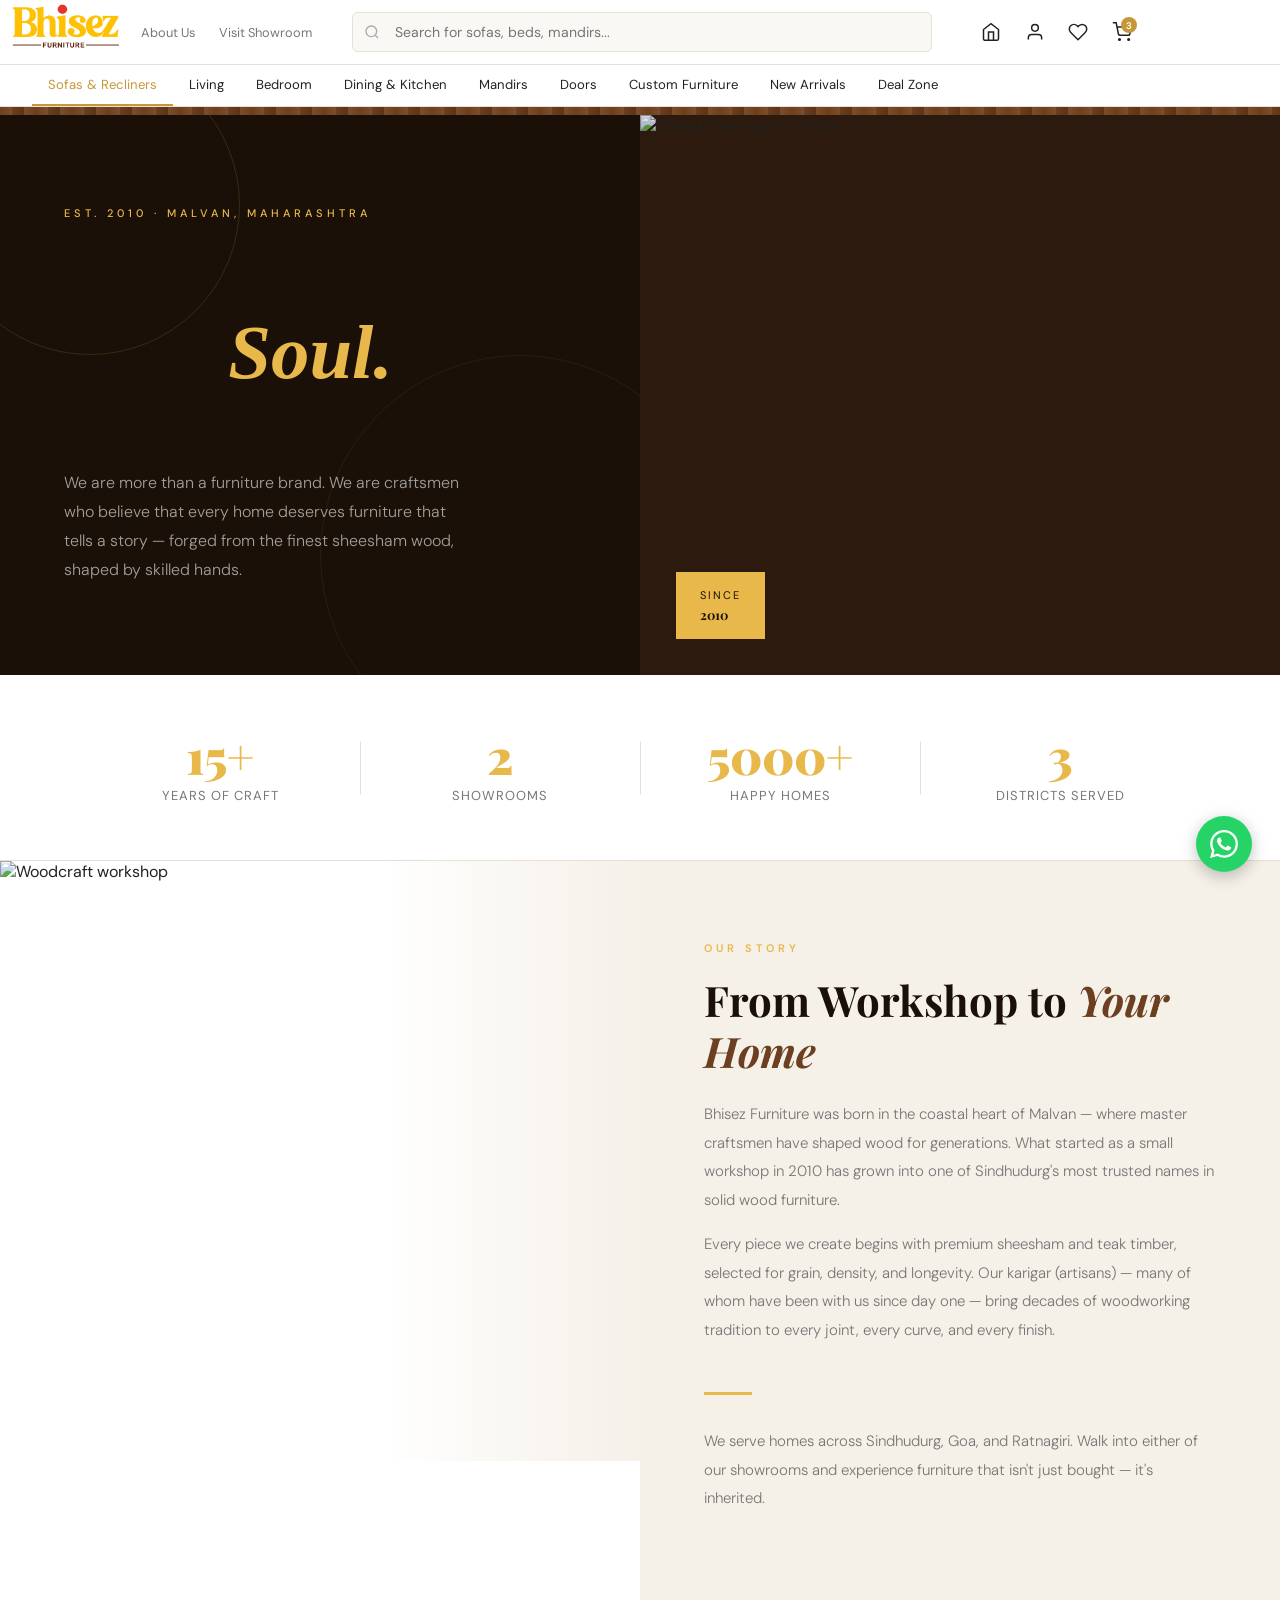
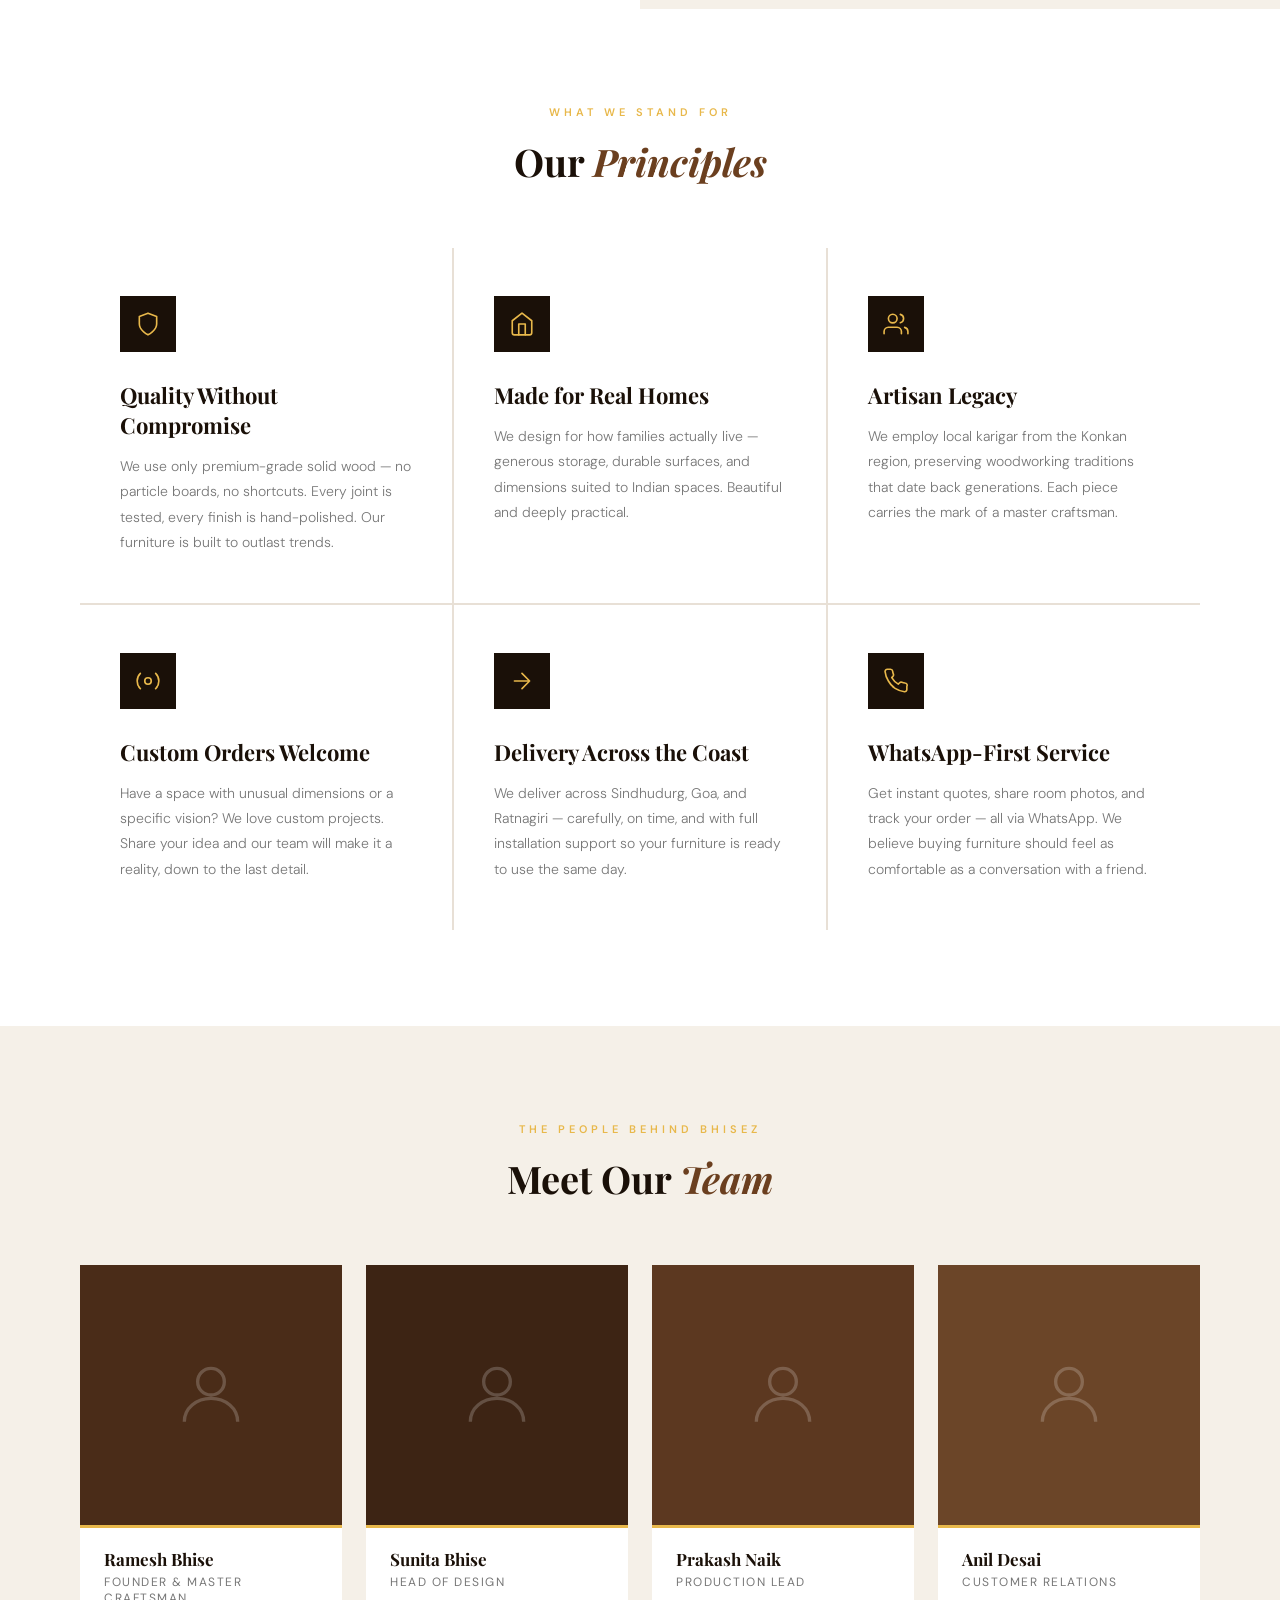
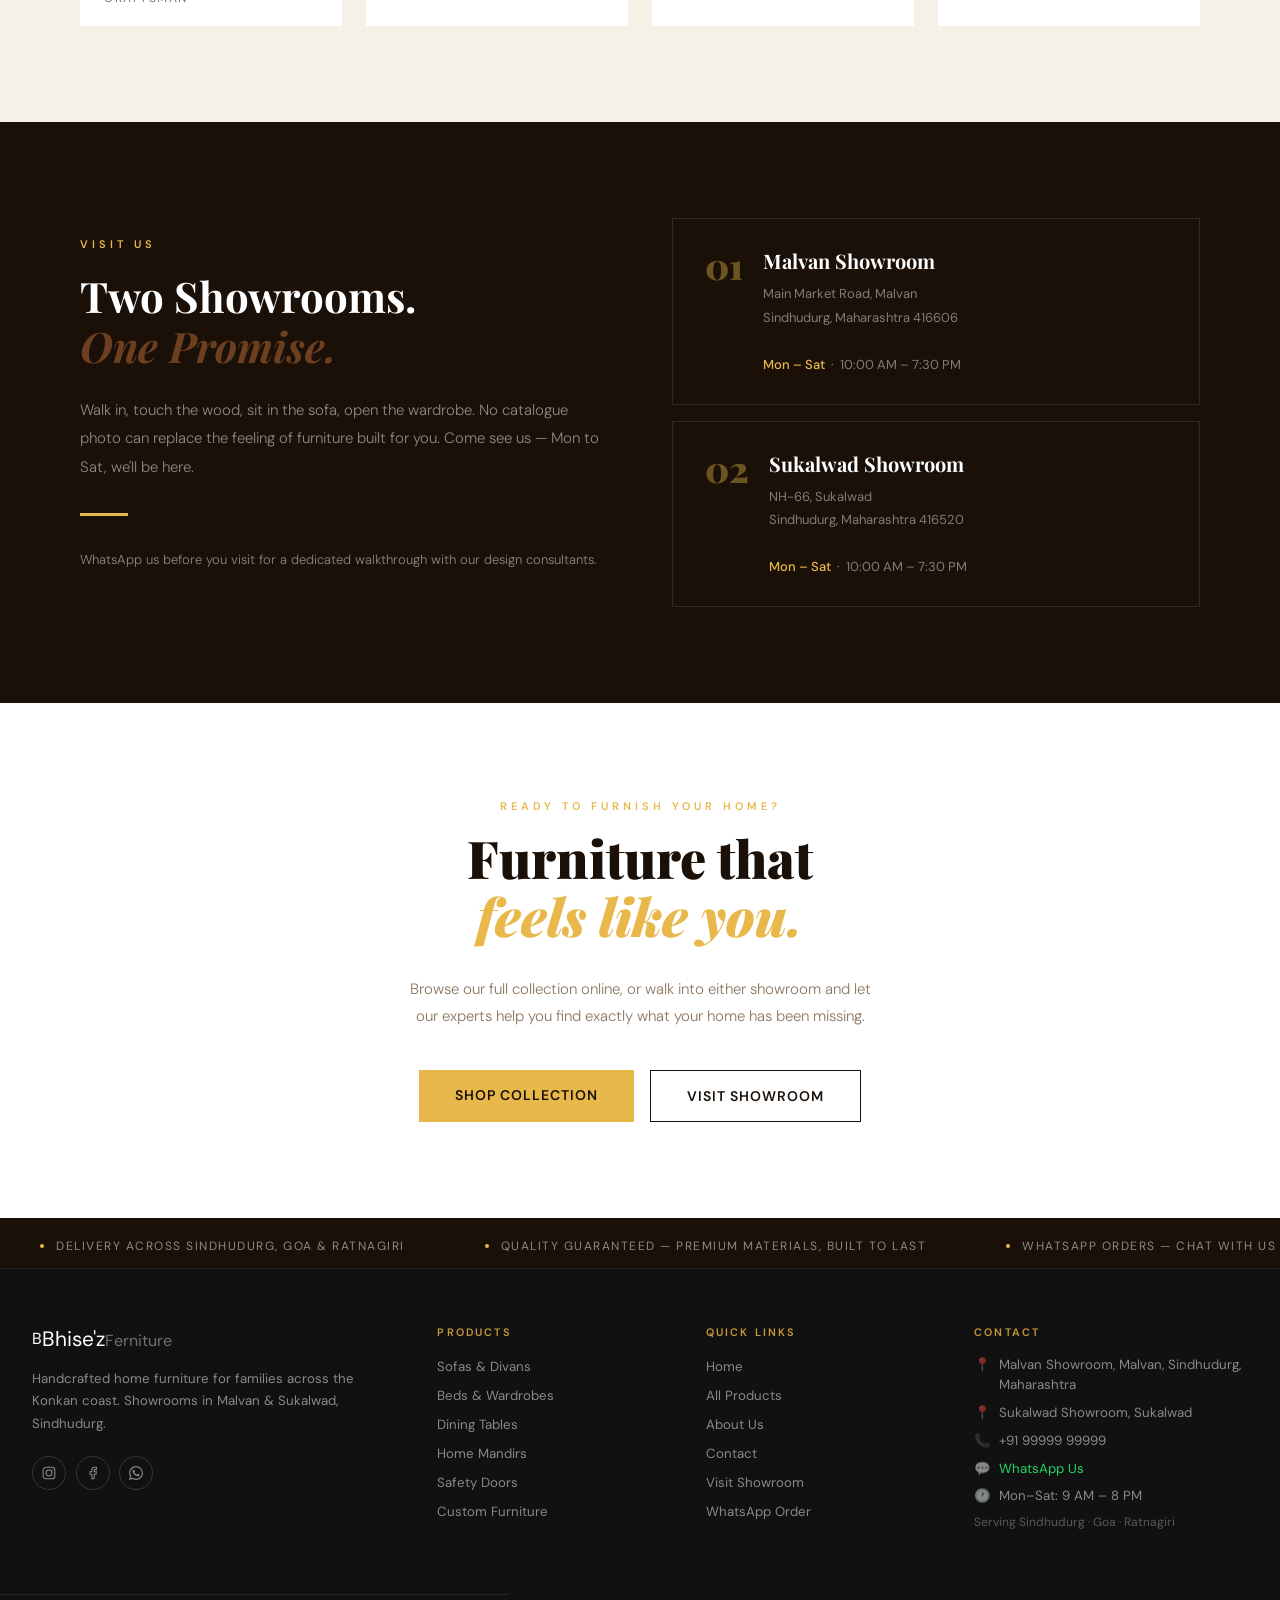
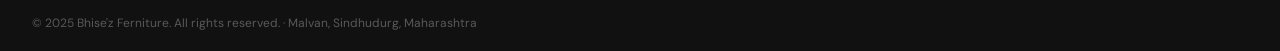
==== commit f70f3b72: "first commit" ====
--- a/about.html
+++ b/about.html
@@ -1,174 +1,1058 @@
 <!DOCTYPE html>
 <html lang="en">
 <head>
-  <meta charset="UTF-8"/>
-  <meta name="viewport" content="width=device-width, initial-scale=1.0"/>
-  <title>About Us | Bhise'z Ferniture</title>
-  <link rel="preconnect" href="https://fonts.googleapis.com"/>
-  <link rel="preconnect" href="https://fonts.gstatic.com" crossorigin/>
-  <link href="https://fonts.googleapis.com/css2?family=Cormorant+Garamond:ital,wght@0,300;0,400;0,600;1,300;1,400&family=Outfit:wght@300;400;500&display=swap" rel="stylesheet"/>
-  <link rel="stylesheet" href="css/style.css"/>
-  <link rel="stylesheet" href="css/animations.css"/>
-  <link rel="stylesheet" href="css/responsive.css"/>
+<meta charset="UTF-8">
+<meta name="viewport" content="width=device-width, initial-scale=1.0">
+<title>About Us | Bhisez Furniture</title>
+<link rel="stylesheet" href="css/index.css">
+<link href="https://fonts.googleapis.com/css2?family=Playfair+Display:ital,wght@0,400;0,700;0,900;1,400;1,700&family=DM+Sans:wght@300;400;500;600&display=swap" rel="stylesheet">
+<style>
+  *, *::before, *::after { box-sizing: border-box; margin: 0; padding: 0; }
+
+  :root {
+    --gold: #E8B84B;
+    --gold-dark: #B8892A;
+    --wood: #6B3F1F;
+    --cream: #FAF7F2;
+    --dark: #1A1209;
+    --mid: #4A3728;
+    --muted: #8C7660;
+    --border: #E2D8CC;
+    --white: #FFFFFF;
+  }
+
+  body {
+    font-family: 'DM Sans', sans-serif;
+    background: var(--cream);
+    color: var(--dark);
+    overflow-x: hidden;
+  }
+
+
+
+  /* ── HERO ── */
+  .hero {
+    display: grid;
+    grid-template-columns: 1fr 1fr;
+    min-height: 560px;
+    overflow: hidden;
+  }
+
+  .hero-left {
+    background: var(--dark);
+    padding: 80px 64px;
+    display: flex;
+    flex-direction: column;
+    justify-content: center;
+    position: relative;
+    overflow: hidden;
+  }
+
+  .hero-left::before {
+    content: '';
+    position: absolute;
+    top: -60px; left: -60px;
+    width: 300px; height: 300px;
+    border-radius: 50%;
+    border: 1px solid rgba(232,184,75,0.15);
+  }
+
+  .hero-left::after {
+    content: '';
+    position: absolute;
+    bottom: -80px; right: -80px;
+    width: 400px; height: 400px;
+    border-radius: 50%;
+    border: 1px solid rgba(232,184,75,0.08);
+  }
+
+  .eyebrow {
+    font-size: 11px;
+    letter-spacing: 4px;
+    text-transform: uppercase;
+    color: var(--gold);
+    margin-bottom: 24px;
+    font-weight: 500;
+  }
+
+  .hero-title {
+    font-family: 'Playfair Display', serif;
+    font-size: 64px;
+    font-weight: 900;
+    color: #fff;
+    line-height: 1.05;
+    margin-bottom: 28px;
+  }
+
+  .hero-title em {
+    font-style: italic;
+    color: var(--gold);
+  }
+
+  .hero-desc {
+    font-size: 16px;
+    line-height: 1.8;
+    color: rgba(255,255,255,0.6);
+    max-width: 400px;
+    font-weight: 300;
+  }
+
+  .hero-right {
+    position: relative;
+    background: #2C1A0E;
+    overflow: hidden;
+    min-height: 300px;
+  }
+
+  .hero-right img {
+    width: 100%;
+    height: 100%;
+    object-fit: cover;
+    opacity: 0.85;
+    display: block;
+  }
+
+  .hero-badge {
+    position: absolute;
+    bottom: 36px;
+    left: 36px;
+    background: var(--gold);
+    color: var(--dark);
+    padding: 16px 24px;
+    font-family: 'Playfair Display', serif;
+    font-size: 13px;
+    font-weight: 700;
+  }
+
+  .hero-badge span {
+    display: block;
+    font-family: 'DM Sans', sans-serif;
+    font-size: 11px;
+    font-weight: 400;
+    letter-spacing: 2px;
+    text-transform: uppercase;
+    margin-bottom: 4px;
+  }
+
+  /* ── STATS ── */
+  .stats {
+    background: #fff;
+    padding: 48px 80px;
+    display: grid;
+    grid-template-columns: repeat(4, 1fr);
+    border-bottom: 1px solid var(--border);
+  }
+
+  .stat {
+    text-align: center;
+    position: relative;
+    padding: 8px 0;
+  }
+
+  .stat + .stat::before {
+    content: '';
+    position: absolute;
+    left: 0; top: 20%;
+    height: 60%;
+    width: 1px;
+    background: var(--border);
+  }
+
+  .stat-number {
+    font-family: 'Playfair Display', serif;
+    font-size: 48px;
+    font-weight: 900;
+    color: var(--gold);
+    line-height: 1;
+  }
+
+  .stat-label {
+    font-size: 13px;
+    color: var(--muted);
+    margin-top: 8px;
+    letter-spacing: 1px;
+    text-transform: uppercase;
+  }
+
+  /* ── STORY ── */
+  .story {
+    display: grid;
+    grid-template-columns: 1fr 1fr;
+    gap: 0;
+    overflow: hidden;
+  }
+
+  .story-img {
+    position: relative;
+    height: 600px;
+    overflow: hidden;
+  }
+
+  .story-img img {
+    width: 100%;
+    height: 100%;
+    object-fit: cover;
+  }
+
+  .story-img-overlay {
+    position: absolute;
+    inset: 0;
+    background: linear-gradient(to right, transparent 60%, var(--cream));
+  }
+
+  .story-content {
+    padding: 80px 64px;
+    display: flex;
+    flex-direction: column;
+    justify-content: center;
+    background: var(--cream);
+  }
+
+  .section-eyebrow {
+    font-size: 11px;
+    letter-spacing: 4px;
+    text-transform: uppercase;
+    color: var(--gold);
+    font-weight: 600;
+    margin-bottom: 20px;
+  }
+
+  .section-title {
+    font-family: 'Playfair Display', serif;
+    font-size: 42px;
+    font-weight: 700;
+    color: var(--dark);
+    line-height: 1.2;
+    margin-bottom: 24px;
+  }
+
+  .section-title em {
+    font-style: italic;
+    color: var(--wood);
+  }
+
+  .section-body {
+    font-size: 15px;
+    line-height: 1.9;
+    color: var(--muted);
+    font-weight: 300;
+    margin-bottom: 16px;
+  }
+
+  .divider {
+    width: 48px;
+    height: 3px;
+    background: var(--gold);
+    margin: 32px 0;
+  }
+
+  /* ── VALUES ── */
+  .values {
+    padding: 96px 80px;
+    background: #fff;
+  }
+
+  .values-header {
+    text-align: center;
+    max-width: 600px;
+    margin: 0 auto 64px;
+  }
+
+  .values-grid {
+    display: grid;
+    grid-template-columns: repeat(3, 1fr);
+    gap: 2px;
+    background: var(--border);
+  }
+
+  .value-card {
+    background: #fff;
+    padding: 48px 40px;
+    transition: background 0.3s;
+  }
+
+  .value-card:hover { background: var(--cream); }
+
+  .value-icon {
+    width: 56px;
+    height: 56px;
+    background: var(--dark);
+    display: flex;
+    align-items: center;
+    justify-content: center;
+    margin-bottom: 28px;
+    flex-shrink: 0;
+  }
+
+  .value-icon svg {
+    width: 26px;
+    height: 26px;
+    stroke: var(--gold);
+    fill: none;
+    stroke-width: 1.5;
+  }
+
+  .value-title {
+    font-family: 'Playfair Display', serif;
+    font-size: 22px;
+    font-weight: 700;
+    color: var(--dark);
+    margin-bottom: 14px;
+  }
+
+  .value-desc {
+    font-size: 14px;
+    line-height: 1.8;
+    color: var(--muted);
+    font-weight: 300;
+  }
+
+  /* ── TEAM ── */
+  .team {
+    padding: 96px 80px;
+    background: var(--cream);
+  }
+
+  .team-header {
+    text-align: center;
+    max-width: 560px;
+    margin: 0 auto 64px;
+  }
+
+  .team-grid {
+    display: grid;
+    grid-template-columns: repeat(4, 1fr);
+    gap: 24px;
+  }
+
+  .team-card {
+    background: #fff;
+    overflow: hidden;
+  }
+
+  .team-photo {
+    height: 260px;
+    background: var(--wood);
+    position: relative;
+    overflow: hidden;
+  }
+
+  .team-photo img {
+    width: 100%;
+    height: 100%;
+    object-fit: cover;
+  }
+
+  .team-photo-placeholder {
+    width: 100%;
+    height: 100%;
+    display: flex;
+    align-items: center;
+    justify-content: center;
+  }
+
+  .team-photo-placeholder svg {
+    width: 80px;
+    height: 80px;
+    stroke: rgba(255,255,255,0.2);
+    fill: none;
+    stroke-width: 1;
+  }
+
+  .team-info {
+    padding: 20px 24px;
+    border-top: 3px solid var(--gold);
+  }
+
+  .team-name {
+    font-family: 'Playfair Display', serif;
+    font-size: 17px;
+    font-weight: 700;
+    color: var(--dark);
+    margin-bottom: 4px;
+  }
+
+  .team-role {
+    font-size: 12px;
+    color: var(--muted);
+    letter-spacing: 1.5px;
+    text-transform: uppercase;
+  }
+
+  /* ── SHOWROOMS ── */
+  .showrooms {
+    background: var(--dark);
+    padding: 96px 80px;
+    display: grid;
+    grid-template-columns: 1fr 1fr;
+    gap: 64px;
+    align-items: center;
+  }
+
+  .showrooms-left .section-title { color: #fff; }
+  .showrooms-left .section-body { color: rgba(255,255,255,0.5); }
+
+  .showroom-cards {
+    display: flex;
+    flex-direction: column;
+    gap: 16px;
+  }
+
+  .showroom-card {
+    border: 1px solid rgba(255,255,255,0.1);
+    padding: 28px 32px;
+    display: grid;
+    grid-template-columns: auto 1fr;
+    gap: 20px;
+    align-items: start;
+    transition: border-color 0.3s;
+  }
+
+  .showroom-card:hover { border-color: var(--gold); }
+
+  .showroom-num {
+    font-family: 'Playfair Display', serif;
+    font-size: 36px;
+    font-weight: 900;
+    color: var(--gold);
+    opacity: 0.4;
+    line-height: 1;
+  }
+
+  .showroom-name {
+    font-family: 'Playfair Display', serif;
+    font-size: 20px;
+    font-weight: 700;
+    color: #fff;
+    margin-bottom: 8px;
+  }
+
+  .showroom-detail {
+    font-size: 13px;
+    color: rgba(255,255,255,0.45);
+    line-height: 1.8;
+  }
+
+  .showroom-detail strong {
+    color: var(--gold);
+    font-weight: 500;
+  }
+
+  /* ── CTA ── */
+  .cta {
+    padding: 96px 80px;
+    text-align: center;
+    background: #fff;
+  }
+
+  .cta-title {
+    font-family: 'Playfair Display', serif;
+    font-size: 52px;
+    font-weight: 900;
+    color: var(--dark);
+    line-height: 1.1;
+    max-width: 640px;
+    margin: 0 auto 32px;
+  }
+
+  .cta-title em { font-style: italic; color: var(--gold); }
+
+  .cta-buttons {
+    display: flex;
+    gap: 16px;
+    justify-content: center;
+    margin-top: 40px;
+    flex-wrap: wrap;
+  }
+
+  .btn-primary {
+    background: var(--gold);
+    color: var(--dark);
+    padding: 16px 36px;
+    font-size: 14px;
+    font-weight: 600;
+    border: none;
+    cursor: pointer;
+    letter-spacing: 1px;
+    text-decoration: none;
+    text-transform: uppercase;
+    transition: background 0.2s, transform 0.2s;
+    display: inline-block;
+  }
+
+  .btn-primary:hover { background: var(--gold-dark); transform: translateY(-2px); }
+
+  .btn-outline {
+    background: transparent;
+    color: var(--dark);
+    padding: 16px 36px;
+    font-size: 14px;
+    font-weight: 600;
+    border: 1.5px solid var(--dark);
+    cursor: pointer;
+    letter-spacing: 1px;
+    text-decoration: none;
+    text-transform: uppercase;
+    transition: all 0.2s;
+    display: inline-block;
+  }
+
+  .btn-outline:hover { background: var(--dark); color: #fff; transform: translateY(-2px); }
+
+  /* ── TICKER ── */
+  .ticker {
+    background: var(--dark);
+    padding: 14px 0;
+    overflow: hidden;
+    white-space: nowrap;
+  }
+
+  .ticker-inner {
+    display: inline-flex;
+    gap: 0;
+    animation: ticker 30s linear infinite;
+  }
+
+  .ticker-item {
+    display: inline-flex;
+    align-items: center;
+    gap: 12px;
+    padding: 0 40px;
+    font-size: 12px;
+    color: rgba(255,255,255,0.5);
+    letter-spacing: 1.5px;
+    text-transform: uppercase;
+  }
+
+  .ticker-dot {
+    width: 4px;
+    height: 4px;
+    border-radius: 50%;
+    background: var(--gold);
+    flex-shrink: 0;
+  }
+
+  @keyframes ticker {
+    from { transform: translateX(0); }
+    to { transform: translateX(-50%); }
+  }
+
+  /* ── FOOTER ── */
+  footer {
+    background: #0E0906;
+    padding: 40px 80px;
+    display: flex;
+    align-items: center;
+    justify-content: space-between;
+    border-top: 1px solid rgba(255,255,255,0.06);
+    gap: 24px;
+    flex-wrap: wrap;
+  }
+
+  .footer-logo .logo-name { font-size: 18px; }
+  .footer-logo .logo-sub { color: rgba(255,255,255,0.25); }
+
+  .footer-copy {
+    font-size: 12px;
+    color: rgba(255,255,255,0.2);
+    letter-spacing: 0.5px;
+  }
+
+  .footer-links {
+    display: flex;
+    gap: 24px;
+  }
+
+  .footer-links a {
+    font-size: 12px;
+    color: rgba(255,255,255,0.3);
+    text-decoration: none;
+    letter-spacing: 0.5px;
+    transition: color 0.2s;
+  }
+
+  .footer-links a:hover { color: var(--gold); }
+
+  /* ── WOOD STRIP ── */
+  .wood-strip {
+    height: 8px;
+    background: repeating-linear-gradient(
+      90deg,
+      #6B3F1F 0px, #7D4E28 12px,
+      #6B3F1F 12px, #5A3318 24px,
+      #7D4E28 24px, #6B3F1F 36px
+    );
+  }
+
+  /* WhatsApp FAB */
+  .whatsapp-fab {
+    position: fixed;
+    bottom: 28px;
+    right: 28px;
+    width: 56px;
+    height: 56px;
+    background: #25D366;
+    border-radius: 50%;
+    display: flex;
+    align-items: center;
+    justify-content: center;
+    box-shadow: 0 4px 16px rgba(0,0,0,0.25);
+    z-index: 999;
+    text-decoration: none;
+    transition: transform 0.2s;
+  }
+  .whatsapp-fab:hover { transform: scale(1.1); }
+
+  /* ═══════════════════════════════════════
+     RESPONSIVE BREAKPOINTS
+  ═══════════════════════════════════════ */
+
+  /* ── TABLET LARGE (≤1024px) ── */
+  @media (max-width: 1024px) {
+    nav { padding: 0 32px; }
+    .nav-links { gap: 20px; }
+    .nav-links a { font-size: 12px; }
+
+    .hero-left { padding: 60px 40px; }
+    .hero-title { font-size: 52px; }
+
+    .stats { padding: 40px 32px; }
+    .stat-number { font-size: 38px; }
+    .stat-label { font-size: 11px; }
+
+    .story-content { padding: 60px 40px; }
+    .section-title { font-size: 36px; }
+
+    .values { padding: 72px 40px; }
+    .values-grid { grid-template-columns: repeat(2, 1fr); }
+
+    .team { padding: 72px 40px; }
+    .team-grid { grid-template-columns: repeat(2, 1fr); }
+
+    .showrooms { padding: 72px 40px; gap: 40px; }
+
+    .cta { padding: 72px 40px; }
+    .cta-title { font-size: 44px; }
+
+    footer { padding: 40px 40px; }
+  }
+
+  /* ── TABLET (≤768px) ── */
+  @media (max-width: 768px) {
+    /* Nav: hide links, show hamburger */
+    nav { padding: 0 24px; height: 64px; }
+    .nav-links { display: none; }
+    .hamburger { display: flex; }
+
+    /* Hero: stack vertically */
+    .hero { grid-template-columns: 1fr; min-height: auto; }
+    .hero-left { padding: 56px 28px; order: 2; }
+    .hero-title { font-size: 44px; }
+    .hero-desc { font-size: 15px; max-width: 100%; }
+    .hero-right { min-height: 280px; order: 1; }
+    .hero-badge { bottom: 20px; left: 20px; padding: 12px 18px; }
+
+    /* Stats: 2 columns */
+    .stats { grid-template-columns: repeat(2, 1fr); padding: 40px 24px; gap: 0; }
+    .stat-number { font-size: 36px; }
+    .stat:nth-child(3)::before, .stat:nth-child(4)::before {
+      display: none;
+    }
+    .stat:nth-child(3), .stat:nth-child(4) {
+      padding-top: 32px;
+    }
+    .stat:nth-child(3)::after {
+      content: '';
+      position: absolute;
+      left: 50%;
+      top: 0;
+      width: 50%;
+      height: 1px;
+      background: var(--border);
+    }
+    .stat:nth-child(2)::after {
+      content: '';
+      position: absolute;
+      right: 0;
+      top: 0;
+      width: 1px;
+      height: 100%;
+      background: var(--border);
+      display: none;
+    }
+    /* simpler: just add a top border on row 2 */
+    .stats-row2 { border-top: 1px solid var(--border); }
+
+    /* Story: stack */
+    .story { grid-template-columns: 1fr; }
+    .story-img { height: 300px; }
+    .story-img-overlay { background: linear-gradient(to bottom, transparent 60%, var(--cream)); }
+    .story-content { padding: 48px 28px; }
+
+    /* Values: 1 column */
+    .values { padding: 64px 24px; }
+    .values-grid { grid-template-columns: 1fr; }
+    .value-card { padding: 36px 28px; }
+
+    /* Team: 2 columns */
+    .team { padding: 64px 24px; }
+    .team-grid { grid-template-columns: repeat(2, 1fr); gap: 16px; }
+    .team-photo { height: 200px; }
+
+    /* Showrooms: stack */
+    .showrooms { grid-template-columns: 1fr; padding: 64px 24px; gap: 40px; }
+    .showroom-card { padding: 20px 24px; }
+    .showroom-num { font-size: 28px; }
+
+    /* CTA */
+    .cta { padding: 64px 24px; }
+    .cta-title { font-size: 36px; }
+
+    /* Footer */
+    footer {
+      padding: 36px 24px;
+      flex-direction: column;
+      align-items: flex-start;
+      gap: 16px;
+    }
+
+    .whatsapp-fab { bottom: 20px; right: 20px; width: 50px; height: 50px; }
+    .whatsapp-fab svg { width: 24px; height: 24px; }
+  }
+
+  /* ── MOBILE (≤480px) ── */
+  @media (max-width: 480px) {
+    nav { padding: 0 16px; }
+
+    .hero-left { padding: 44px 20px; }
+    .hero-title { font-size: 36px; }
+    .hero-desc { font-size: 14px; }
+    .eyebrow { font-size: 10px; letter-spacing: 2.5px; margin-bottom: 16px; }
+    .hero-right { min-height: 240px; }
+    .hero-badge { bottom: 16px; left: 16px; padding: 10px 14px; font-size: 11px; }
+
+    .stats { padding: 32px 20px; }
+    .stat-number { font-size: 30px; }
+    .stat-label { font-size: 10px; letter-spacing: 0.5px; }
+
+    .section-title { font-size: 28px; }
+    .section-eyebrow { font-size: 10px; letter-spacing: 3px; }
+
+    .story-content { padding: 40px 20px; }
+    .story-img { height: 240px; }
+
+    .values { padding: 48px 20px; }
+    .value-card { padding: 28px 20px; }
+    .value-title { font-size: 19px; }
+
+    .team { padding: 48px 20px; }
+    .team-grid { grid-template-columns: 1fr 1fr; gap: 12px; }
+    .team-photo { height: 160px; }
+    .team-photo-placeholder svg { width: 56px; height: 56px; }
+    .team-info { padding: 14px 16px; }
+    .team-name { font-size: 14px; }
+    .team-role { font-size: 10px; letter-spacing: 0.8px; }
+
+    .showrooms { padding: 48px 20px; gap: 32px; }
+    .showroom-card { padding: 16px 18px; gap: 14px; }
+    .showroom-num { font-size: 24px; }
+    .showroom-name { font-size: 17px; }
+    .showroom-detail { font-size: 12px; }
+
+    .cta { padding: 48px 20px; }
+    .cta-title { font-size: 30px; }
+    .btn-primary, .btn-outline { padding: 14px 24px; font-size: 13px; width: 100%; text-align: center; }
+    .cta-buttons { flex-direction: column; align-items: center; gap: 12px; }
+
+    footer { padding: 28px 20px; gap: 12px; }
+    .footer-copy { font-size: 11px; }
+    .footer-links { gap: 16px; }
+    .footer-links a { font-size: 11px; }
+
+    .team-header, .values-header { margin-bottom: 40px; }
+
+    .mobile-menu { padding: 88px 28px 40px; }
+    .mobile-menu a { font-size: 22px; }
+
+    .whatsapp-fab { bottom: 16px; right: 16px; }
+  }
+
+  /* ── Extra small (≤360px) ── */
+  @media (max-width: 360px) {
+    .hero-title { font-size: 30px; }
+    .cta-title { font-size: 26px; }
+    .team-grid { grid-template-columns: 1fr; }
+    .team-photo { height: 220px; }
+    .stats { grid-template-columns: repeat(2, 1fr); }
+  }
+
+  /* ── Landscape mobile ── */
+  @media (max-width: 768px) and (orientation: landscape) {
+    .hero-right { min-height: 200px; }
+    .story-img { height: 220px; }
+    .team-grid { grid-template-columns: repeat(4, 1fr); }
+    .team-photo { height: 160px; }
+  }
+</style>
 </head>
 <body>
 
-  <nav class="navbar" id="navbar">
-    <div class="nav-inner">
-      <a href="index.html" class="logo">
-        <span class="logo-main">Bhise'z</span>
-        <span class="logo-sub">FERNITURE</span>
-      </a>
-      <ul class="nav-links" id="navLinks">
-        <li><a href="index.html">Home</a></li>
-        <li><a href="products.html">Products</a></li>
-        <li><a href="about.html" class="active">About</a></li>
-        <li><a href="contact.html">Contact</a></li>
-      </ul>
-      <a href="https://wa.me/919999999999" class="btn-whatsapp" target="_blank">
-        <svg width="18" height="18" viewBox="0 0 24 24" fill="currentColor"><path d="M17.472 14.382c-.297-.149-1.758-.867-2.03-.967-.273-.099-.471-.148-.67.15-.197.297-.767.966-.94 1.164-.173.199-.347.223-.644.075-.297-.15-1.255-.463-2.39-1.475-.883-.788-1.48-1.761-1.653-2.059-.173-.297-.018-.458.13-.606.134-.133.298-.347.446-.52.149-.174.198-.298.298-.497.099-.198.05-.371-.025-.52-.075-.149-.669-1.612-.916-2.207-.242-.579-.487-.5-.669-.51-.173-.008-.371-.01-.57-.01-.198 0-.52.074-.792.372-.272.297-1.04 1.016-1.04 2.479 0 1.462 1.065 2.875 1.213 3.074.149.198 2.096 3.2 5.077 4.487.709.306 1.262.489 1.694.625.712.227 1.36.195 1.871.118.571-.085 1.758-.719 2.006-1.413.248-.694.248-1.289.173-1.413-.074-.124-.272-.198-.57-.347m-5.421 7.403h-.004a9.87 9.87 0 01-5.031-1.378l-.361-.214-3.741.982.998-3.648-.235-.374a9.86 9.86 0 01-1.51-5.26c.001-5.45 4.436-9.884 9.888-9.884 2.64 0 5.122 1.03 6.988 2.898a9.825 9.825 0 012.893 6.994c-.003 5.45-4.437 9.884-9.885 9.884m8.413-18.297A11.815 11.815 0 0012.05 0C5.495 0 .16 5.335.157 11.892c0 2.096.547 4.142 1.588 5.945L.057 24l6.305-1.654a11.882 11.882 0 005.683 1.448h.005c6.554 0 11.89-5.335 11.893-11.893a11.821 11.821 0 00-3.48-8.413z"/></svg>
-        WhatsApp Us
-      </a>
-      <button class="hamburger" id="hamburger" aria-label="Menu"><span></span><span></span><span></span></button>
-    </div>
-  </nav>
-
-  <section class="page-hero">
-    <div class="page-hero-content">
-      <p class="section-tag light">Our Story</p>
-      <h1 class="page-hero-title">About Bhise'z Ferniture</h1>
-    </div>
-  </section>
-
-  <!-- STORY SECTION -->
-  <section class="section-pad">
-    <div class="container split-layout">
-      <div class="split-visual scroll-reveal">
-        <!-- <img src="images/showroom/showroom2.jpg" alt="Bhise'z Ferniture"> -->
-        <div class="img-placeholder tall"></div>
-      </div>
-      <div class="split-text scroll-reveal delay-2">
-        <p class="section-tag">Who We Are</p>
-        <h2 class="section-title">Born in Malvan,<br/><em>Built for Homes</em></h2>
-        <p class="body-text">
-          Bhise'z Ferniture started with a simple belief — every family deserves beautiful, well-made furniture they can afford. Founded in Malvan on the Konkan coast, we've been crafting furniture that stands the test of time.
-        </p>
-        <p class="body-text">
-          From traditional wooden mandirs to modern sofa sets, every piece is built by skilled craftsmen using quality materials. We take pride in our local roots and serve families across Sindhudurg, Goa, and Ratnagiri.
-        </p>
-        <p class="body-text">
-          Today we have two showrooms — in Malvan and Sukalwad — where you can see our full collection in person and speak with our team about custom orders.
-        </p>
-      </div>
-    </div>
-  </section>
-
-  <!-- VALUES -->
-  <section class="section-pad bg-dark">
-    <div class="container">
-      <div class="section-header center scroll-reveal">
-        <p class="section-tag light">What We Stand For</p>
-        <h2 class="section-title light">Our Values</h2>
-      </div>
-      <div class="why-grid">
-        <div class="why-card dark scroll-reveal">
-          <div class="why-icon">🤝</div>
-          <h3>Trust</h3>
-          <p>We believe in honest pricing, no hidden costs, and doing exactly what we promise.</p>
+<!-- Navbar -->
+    <div id="navbar"></div>
+
+<div class="wood-strip"></div>
+
+<!-- HERO -->
+<section class="hero">
+  <div class="hero-left">
+    <p class="eyebrow">Est. 2010 · Malvan, Maharashtra</p>
+    <h1 class="hero-title">Crafted<br>with <em>Soul.</em><br>Built to Last.</h1>
+    <p class="hero-desc">We are more than a furniture brand. We are craftsmen who believe that every home deserves furniture that tells a story — forged from the finest sheesham wood, shaped by skilled hands.</p>
+  </div>
+  <div class="hero-right">
+    <img src="https://images.unsplash.com/photo-1555041469-a586c61ea9bc?w=900&q=80" alt="Bhisez showroom interior" />
+    <div class="hero-badge">
+      <span>Since</span>
+      2010
+    </div>
+  </div>
+</section>
+
+<!-- STATS -->
+<section class="stats">
+  <div class="stat">
+    <div class="stat-number">15+</div>
+    <div class="stat-label">Years of Craft</div>
+  </div>
+  <div class="stat">
+    <div class="stat-number">2</div>
+    <div class="stat-label">Showrooms</div>
+  </div>
+  <div class="stat">
+    <div class="stat-number">5000+</div>
+    <div class="stat-label">Happy Homes</div>
+  </div>
+  <div class="stat">
+    <div class="stat-number">3</div>
+    <div class="stat-label">Districts Served</div>
+  </div>
+</section>
+
+<!-- STORY -->
+<section class="story">
+  <div class="story-img">
+    <img src="https://images.unsplash.com/photo-1506439773649-6e0eb8cfb237?w=800&q=80" alt="Woodcraft workshop" />
+    <div class="story-img-overlay"></div>
+  </div>
+  <div class="story-content">
+    <p class="section-eyebrow">Our Story</p>
+    <h2 class="section-title">From Workshop to <em>Your Home</em></h2>
+    <p class="section-body">Bhisez Furniture was born in the coastal heart of Malvan — where master craftsmen have shaped wood for generations. What started as a small workshop in 2010 has grown into one of Sindhudurg's most trusted names in solid wood furniture.</p>
+    <p class="section-body">Every piece we create begins with premium sheesham and teak timber, selected for grain, density, and longevity. Our karigar (artisans) — many of whom have been with us since day one — bring decades of woodworking tradition to every joint, every curve, and every finish.</p>
+    <div class="divider"></div>
+    <p class="section-body">We serve homes across Sindhudurg, Goa, and Ratnagiri. Walk into either of our showrooms and experience furniture that isn't just bought — it's inherited.</p>
+  </div>
+</section>
+
+<!-- VALUES -->
+<section class="values">
+  <div class="values-header">
+    <p class="section-eyebrow">What We Stand For</p>
+    <h2 class="section-title" style="font-size:38px;">Our <em>Principles</em></h2>
+  </div>
+  <div class="values-grid">
+    <div class="value-card">
+      <div class="value-icon">
+        <svg viewBox="0 0 24 24" stroke-linecap="round" stroke-linejoin="round"><path d="M12 22s8-4 8-10V5l-8-3-8 3v7c0 6 8 10 8 10z"/></svg>
+      </div>
+      <div class="value-title">Quality Without Compromise</div>
+      <div class="value-desc">We use only premium-grade solid wood — no particle boards, no shortcuts. Every joint is tested, every finish is hand-polished. Our furniture is built to outlast trends.</div>
+    </div>
+    <div class="value-card">
+      <div class="value-icon">
+        <svg viewBox="0 0 24 24" stroke-linecap="round" stroke-linejoin="round"><path d="M3 9l9-7 9 7v11a2 2 0 0 1-2 2H5a2 2 0 0 1-2-2z"/><polyline points="9 22 9 12 15 12 15 22"/></svg>
+      </div>
+      <div class="value-title">Made for Real Homes</div>
+      <div class="value-desc">We design for how families actually live — generous storage, durable surfaces, and dimensions suited to Indian spaces. Beautiful and deeply practical.</div>
+    </div>
+    <div class="value-card">
+      <div class="value-icon">
+        <svg viewBox="0 0 24 24" stroke-linecap="round" stroke-linejoin="round"><path d="M17 21v-2a4 4 0 0 0-4-4H5a4 4 0 0 0-4 4v2"/><circle cx="9" cy="7" r="4"/><path d="M23 21v-2a4 4 0 0 0-3-3.87"/><path d="M16 3.13a4 4 0 0 1 0 7.75"/></svg>
+      </div>
+      <div class="value-title">Artisan Legacy</div>
+      <div class="value-desc">We employ local karigar from the Konkan region, preserving woodworking traditions that date back generations. Each piece carries the mark of a master craftsman.</div>
+    </div>
+    <div class="value-card">
+      <div class="value-icon">
+        <svg viewBox="0 0 24 24" stroke-linecap="round" stroke-linejoin="round"><circle cx="12" cy="12" r="3"/><path d="M19.07 4.93a10 10 0 0 1 0 14.14M4.93 4.93a10 10 0 0 0 0 14.14"/></svg>
+      </div>
+      <div class="value-title">Custom Orders Welcome</div>
+      <div class="value-desc">Have a space with unusual dimensions or a specific vision? We love custom projects. Share your idea and our team will make it a reality, down to the last detail.</div>
+    </div>
+    <div class="value-card">
+      <div class="value-icon">
+        <svg viewBox="0 0 24 24" stroke-linecap="round" stroke-linejoin="round"><path d="M5 12h14M12 5l7 7-7 7"/></svg>
+      </div>
+      <div class="value-title">Delivery Across the Coast</div>
+      <div class="value-desc">We deliver across Sindhudurg, Goa, and Ratnagiri — carefully, on time, and with full installation support so your furniture is ready to use the same day.</div>
+    </div>
+    <div class="value-card">
+      <div class="value-icon">
+        <svg viewBox="0 0 24 24" stroke-linecap="round" stroke-linejoin="round"><path d="M22 16.92v3a2 2 0 0 1-2.18 2 19.79 19.79 0 0 1-8.63-3.07A19.5 19.5 0 0 1 4.99 12a19.79 19.79 0 0 1-3.07-8.67A2 2 0 0 1 3.9 1.11h3a2 2 0 0 1 2 1.72 12.84 12.84 0 0 0 .7 2.81 2 2 0 0 1-.45 2.11L8.09 8.91a16 16 0 0 0 5.99 6l1.27-1.27a2 2 0 0 1 2.11-.45 12.84 12.84 0 0 0 2.81.7A2 2 0 0 1 22 16.92z"/></svg>
+      </div>
+      <div class="value-title">WhatsApp-First Service</div>
+      <div class="value-desc">Get instant quotes, share room photos, and track your order — all via WhatsApp. We believe buying furniture should feel as comfortable as a conversation with a friend.</div>
+    </div>
+  </div>
+</section>
+
+<!-- TEAM -->
+<section class="team">
+  <div class="team-header">
+    <p class="section-eyebrow">The People Behind Bhisez</p>
+    <h2 class="section-title" style="font-size:38px;">Meet Our <em>Team</em></h2>
+  </div>
+  <div class="team-grid">
+    <div class="team-card">
+      <div class="team-photo" style="background:#4A2C18;">
+        <div class="team-photo-placeholder">
+          <svg viewBox="0 0 24 24"><circle cx="12" cy="8" r="4"/><path d="M4 20c0-4 3.6-7 8-7s8 3 8 7"/></svg>
         </div>
-        <div class="why-card dark scroll-reveal delay-1">
-          <div class="why-icon">🎨</div>
-          <h3>Craftsmanship</h3>
-          <p>Every joint, every finish, every detail is given the care it deserves.</p>
+      </div>
+      <div class="team-info">
+        <div class="team-name">Ramesh Bhise</div>
+        <div class="team-role">Founder & Master Craftsman</div>
+      </div>
+    </div>
+    <div class="team-card">
+      <div class="team-photo" style="background:#3D2414;">
+        <div class="team-photo-placeholder">
+          <svg viewBox="0 0 24 24"><circle cx="12" cy="8" r="4"/><path d="M4 20c0-4 3.6-7 8-7s8 3 8 7"/></svg>
         </div>
-        <div class="why-card dark scroll-reveal delay-2">
-          <div class="why-icon">🏡</div>
-          <h3>Community</h3>
-          <p>We're proud to be a local business serving local families across the Konkan.</p>
+      </div>
+      <div class="team-info">
+        <div class="team-name">Sunita Bhise</div>
+        <div class="team-role">Head of Design</div>
+      </div>
+    </div>
+    <div class="team-card">
+      <div class="team-photo" style="background:#5C3820;">
+        <div class="team-photo-placeholder">
+          <svg viewBox="0 0 24 24"><circle cx="12" cy="8" r="4"/><path d="M4 20c0-4 3.6-7 8-7s8 3 8 7"/></svg>
         </div>
-        <div class="why-card dark scroll-reveal delay-3">
-          <div class="why-icon">♾️</div>
-          <h3>Durability</h3>
-          <p>Our furniture is made to last decades, not just seasons.</p>
+      </div>
+      <div class="team-info">
+        <div class="team-name">Prakash Naik</div>
+        <div class="team-role">Production Lead</div>
+      </div>
+    </div>
+    <div class="team-card">
+      <div class="team-photo" style="background:#6B4528;">
+        <div class="team-photo-placeholder">
+          <svg viewBox="0 0 24 24"><circle cx="12" cy="8" r="4"/><path d="M4 20c0-4 3.6-7 8-7s8 3 8 7"/></svg>
         </div>
       </div>
-    </div>
-  </section>
-
-  <!-- SHOWROOMS -->
-  <section class="section-pad" id="showrooms">
-    <div class="container">
-      <div class="section-header center scroll-reveal">
-        <p class="section-tag">Visit Us</p>
-        <h2 class="section-title">Our Showrooms</h2>
-      </div>
-      <div class="showroom-grid">
-        <div class="showroom-card scroll-reveal">
-          <div class="img-placeholder medium"></div>
-          <div class="showroom-info">
-            <h3>Malvan Showroom</h3>
-            <p>📍 Main Road, Malvan, Sindhudurg, Maharashtra</p>
-            <p>🕐 Mon–Sat: 9:00 AM – 8:00 PM</p>
-            <p>☎️ <a href="tel:+919999999999">+91 99999 99999</a></p>
-            <a href="https://maps.google.com" class="btn-outline mt-1" target="_blank">Get Directions</a>
-          </div>
+      <div class="team-info">
+        <div class="team-name">Anil Desai</div>
+        <div class="team-role">Customer Relations</div>
+      </div>
+    </div>
+  </div>
+</section>
+
+<!-- SHOWROOMS -->
+<section class="showrooms">
+  <div class="showrooms-left">
+    <p class="section-eyebrow">Visit Us</p>
+    <h2 class="section-title">Two Showrooms.<br><em>One Promise.</em></h2>
+    <p class="section-body">Walk in, touch the wood, sit in the sofa, open the wardrobe. No catalogue photo can replace the feeling of furniture built for you. Come see us — Mon to Sat, we'll be here.</p>
+    <div class="divider"></div>
+    <p class="section-body" style="font-size:13px;">WhatsApp us before you visit for a dedicated walkthrough with our design consultants.</p>
+  </div>
+  <div class="showroom-cards">
+    <div class="showroom-card">
+      <div class="showroom-num">01</div>
+      <div>
+        <div class="showroom-name">Malvan Showroom</div>
+        <div class="showroom-detail">
+          Main Market Road, Malvan<br>
+          Sindhudurg, Maharashtra 416606<br><br>
+          <strong>Mon – Sat</strong> &nbsp;·&nbsp; 10:00 AM – 7:30 PM
         </div>
-        <div class="showroom-card scroll-reveal delay-2">
-          <div class="img-placeholder medium"></div>
-          <div class="showroom-info">
-            <h3>Sukalwad Showroom</h3>
-            <p>📍 Sukalwad, Sindhudurg, Maharashtra</p>
-            <p>🕐 Mon–Sat: 9:00 AM – 7:00 PM</p>
-            <p>☎️ <a href="tel:+919999999999">+91 99999 99999</a></p>
-            <a href="https://maps.google.com" class="btn-outline mt-1" target="_blank">Get Directions</a>
-          </div>
+      </div>
+    </div>
+    <div class="showroom-card">
+      <div class="showroom-num">02</div>
+      <div>
+        <div class="showroom-name">Sukalwad Showroom</div>
+        <div class="showroom-detail">
+          NH-66, Sukalwad<br>
+          Sindhudurg, Maharashtra 416520<br><br>
+          <strong>Mon – Sat</strong> &nbsp;·&nbsp; 10:00 AM – 7:30 PM
         </div>
       </div>
     </div>
-  </section>
-
-  <!-- FOOTER -->
-  <footer class="footer">
-    <div class="container footer-grid">
-      <div class="footer-brand">
-        <a href="index.html" class="logo footer-logo"><span class="logo-main">Bhise'z</span><span class="logo-sub">FERNITURE</span></a>
-        <p>Handcrafted furniture for homes across the Konkan coast and beyond.</p>
-      </div>
-      <div class="footer-col">
-        <h4>Products</h4>
-        <ul>
-          <li><a href="products.html?cat=living">Sofas &amp; Living</a></li>
-          <li><a href="products.html?cat=bedroom">Beds &amp; Bedroom</a></li>
-          <li><a href="products.html?cat=mandir">Home Mandirs</a></li>
-          <li><a href="products.html?cat=doors">Safety Doors</a></li>
-        </ul>
-      </div>
-      <div class="footer-col">
-        <h4>Quick Links</h4>
-        <ul>
-          <li><a href="index.html">Home</a></li>
-          <li><a href="about.html">About Us</a></li>
-          <li><a href="products.html">All Products</a></li>
-          <li><a href="contact.html">Contact</a></li>
-        </ul>
-      </div>
-      <div class="footer-col">
-        <h4>Contact</h4>
-        <ul class="contact-list">
-          <li>📍 Malvan &amp; Sukalwad</li>
-          <li>📞 <a href="tel:+919999999999">+91 99999 99999</a></li>
-          <li>💬 <a href="https://wa.me/919999999999" target="_blank">WhatsApp Us</a></li>
-        </ul>
-      </div>
-    </div>
-    <div class="footer-bottom"><p>© 2025 Bhise'z Ferniture. All rights reserved.</p></div>
-  </footer>
-
-  <a href="https://wa.me/919999999999" class="whatsapp-float" target="_blank" aria-label="WhatsApp">
-    <svg width="28" height="28" viewBox="0 0 24 24" fill="white"><path d="M17.472 14.382c-.297-.149-1.758-.867-2.03-.967-.273-.099-.471-.148-.67.15-.197.297-.767.966-.94 1.164-.173.199-.347.223-.644.075-.297-.15-1.255-.463-2.39-1.475-.883-.788-1.48-1.761-1.653-2.059-.173-.297-.018-.458.13-.606.134-.133.298-.347.446-.52.149-.174.198-.298.298-.497.099-.198.05-.371-.025-.52-.075-.149-.669-1.612-.916-2.207-.242-.579-.487-.5-.669-.51-.173-.008-.371-.01-.57-.01-.198 0-.52.074-.792.372-.272.297-1.04 1.016-1.04 2.479 0 1.462 1.065 2.875 1.213 3.074.149.198 2.096 3.2 5.077 4.487.709.306 1.262.489 1.694.625.712.227 1.36.195 1.871.118.571-.085 1.758-.719 2.006-1.413.248-.694.248-1.289.173-1.413-.074-.124-.272-.198-.57-.347m-5.421 7.403h-.004a9.87 9.87 0 01-5.031-1.378l-.361-.214-3.741.982.998-3.648-.235-.374a9.86 9.86 0 01-1.51-5.26c.001-5.45 4.436-9.884 9.888-9.884 2.64 0 5.122 1.03 6.988 2.898a9.825 9.825 0 012.893 6.994c-.003 5.45-4.437 9.884-9.885 9.884m8.413-18.297A11.815 11.815 0 0012.05 0C5.495 0 .16 5.335.157 11.892c0 2.096.547 4.142 1.588 5.945L.057 24l6.305-1.654a11.882 11.882 0 005.683 1.448h.005c6.554 0 11.89-5.335 11.893-11.893a11.821 11.821 0 00-3.48-8.413z"/></svg>
-  </a>
-
-  <script src="js/main.js"></script>
-  <script src="js/animations.js"></script>
+  </div>
+</section>
+
+<!-- CTA -->
+<section class="cta">
+  <p class="section-eyebrow" style="margin-bottom:16px;">Ready to Furnish Your Home?</p>
+  <h2 class="cta-title">Furniture that<br><em>feels like you.</em></h2>
+  <p style="font-size:15px; color:#8C7660; max-width:480px; margin:0 auto; line-height:1.8; font-weight:300;">
+    Browse our full collection online, or walk into either showroom and let our experts help you find exactly what your home has been missing.
+  </p>
+  <div class="cta-buttons">
+    <a href="#" class="btn-primary">Shop Collection</a>
+    <a href="#" class="btn-outline">Visit Showroom</a>
+  </div>
+</section>
+
+<!-- TICKER -->
+<div class="ticker">
+  <div class="ticker-inner">
+    <span class="ticker-item"><span class="ticker-dot"></span>Delivery across Sindhudurg, Goa & Ratnagiri</span>
+    <span class="ticker-item"><span class="ticker-dot"></span>Quality Guaranteed — Premium materials, built to last</span>
+    <span class="ticker-item"><span class="ticker-dot"></span>WhatsApp Orders — Chat with us for instant quotes</span>
+    <span class="ticker-item"><span class="ticker-dot"></span>2 Showrooms — Malvan & Sukalwad, open Mon–Sat</span>
+    <span class="ticker-item"><span class="ticker-dot"></span>Custom Furniture — Your vision, our craft</span>
+    <span class="ticker-item"><span class="ticker-dot"></span>Delivery across Sindhudurg, Goa & Ratnagiri</span>
+    <span class="ticker-item"><span class="ticker-dot"></span>Quality Guaranteed — Premium materials, built to last</span>
+    <span class="ticker-item"><span class="ticker-dot"></span>WhatsApp Orders — Chat with us for instant quotes</span>
+    <span class="ticker-item"><span class="ticker-dot"></span>2 Showrooms — Malvan & Sukalwad, open Mon–Sat</span>
+    <span class="ticker-item"><span class="ticker-dot"></span>Custom Furniture — Your vision, our craft</span>
+  </div>
+</div>
+
+<!-- ══ FOOTER ══ -->
+    <div id="footer"></div>
+
+<!-- WhatsApp FAB -->
+<a href="https://wa.me/91XXXXXXXXXX" class="whatsapp-fab" aria-label="Chat on WhatsApp">
+  <svg viewBox="0 0 24 24" width="28" height="28" fill="#fff"><path d="M17.472 14.382c-.297-.149-1.758-.867-2.03-.967-.273-.099-.471-.148-.67.15-.197.297-.767.966-.94 1.164-.173.199-.347.223-.644.075-.297-.15-1.255-.463-2.39-1.475-.883-.788-1.48-1.761-1.653-2.059-.173-.297-.018-.458.13-.606.134-.133.298-.347.446-.52.149-.174.198-.298.298-.497.099-.198.05-.371-.025-.52-.075-.149-.669-1.612-.916-2.207-.242-.579-.487-.5-.669-.51-.173-.008-.371-.01-.57-.01-.198 0-.52.074-.792.372-.272.297-1.04 1.016-1.04 2.479 0 1.462 1.065 2.875 1.213 3.074.149.198 2.096 3.2 5.077 4.487.709.306 1.262.489 1.694.625.712.227 1.36.195 1.871.118.571-.085 1.758-.719 2.006-1.413.248-.694.248-1.289.173-1.413-.074-.124-.272-.198-.57-.347m-5.421 7.403h-.004a9.87 9.87 0 0 1-5.031-1.378l-.361-.214-3.741.982.998-3.648-.235-.374a9.86 9.86 0 0 1-1.51-5.26c.001-5.45 4.436-9.884 9.888-9.884 2.64 0 5.122 1.03 6.988 2.898a9.825 9.825 0 0 1 2.893 6.994c-.003 5.45-4.437 9.884-9.885 9.884m8.413-18.297A11.815 11.815 0 0 0 12.05 0C5.495 0 .16 5.335.157 11.892c0 2.096.547 4.142 1.588 5.945L.057 24l6.305-1.654a11.882 11.882 0 0 0 5.683 1.448h.005c6.554 0 11.89-5.335 11.893-11.893a11.821 11.821 0 0 0-3.48-8.413z"/></svg>
+</a>
+    <script src="assets/js/include.js"></script>
+
+<script>
+  const hamburger = document.getElementById('hamburger');
+  const mobileMenu = document.getElementById('mobileMenu');
+
+  hamburger.addEventListener('click', () => {
+    hamburger.classList.toggle('open');
+    mobileMenu.classList.toggle('open');
+    document.body.style.overflow = mobileMenu.classList.contains('open') ? 'hidden' : '';
+  });
+
+  // Close menu on link click
+  mobileMenu.querySelectorAll('a').forEach(link => {
+    link.addEventListener('click', () => {
+      hamburger.classList.remove('open');
+      mobileMenu.classList.remove('open');
+      document.body.style.overflow = '';
+    });
+  });
+</script>
+
 </body>
-</html>+</html>
+   
--- a/css/index.css
+++ b/css/index.css
@@ -0,0 +1,984 @@
+
+    *, *::before, *::after { box-sizing: border-box; margin: 0; padding: 0; }
+
+    :root {
+      --white:   #ffffff;
+      --off:     #faf8f5;
+      --cream:   #f5f0e8;
+      --warm:    #f0e8d8;
+      --brown:   #7a5c3a;
+      --dark:    #1a1008;
+      --text:    #222222;
+      --muted:   #777777;
+      --light:   #aaaaaa;
+      --green:  #e07b39;
+      --green:   #2d7a4f;
+      --green:    #c8973a;
+      --border:  #e8e0d6;
+      --font-d:  'DM Serif Display', Georgia, serif;
+      --font-b:  'DM Sans', system-ui, sans-serif;
+      --nav-h:   64px;
+      --ease:    cubic-bezier(0.25,0.46,0.45,0.94);
+    }
+
+    html { scroll-behavior: smooth; }
+    body { font-family: var(--font-b); background: var(--white); color: var(--text); overflow-x: hidden; }
+    img  { max-width: 100%; display: block; object-fit: cover; }
+    a    { color: inherit; text-decoration: none; }
+    ul   { list-style: none; }
+    button { cursor: pointer; border: none; background: none; font-family: var(--font-b); }
+
+    /* ═══════════════════════════════════════
+       TOP ANNOUNCEMENT BAR
+    ═══════════════════════════════════════ */
+    .announce-bar {
+      background: var(--dark);
+      color: rgba(255,255,255,0.85);
+      font-size: 0.72rem;
+      letter-spacing: 0.05em;
+      text-align: center;
+      padding: 0.5rem 1rem;
+      font-weight: 400;
+    }
+    .announce-bar a { color: var(--green); font-weight: 500; }
+
+    /* ═══════════════════════════════════════
+       NAVBAR
+    ═══════════════════════════════════════ */
+    .navbar {
+      background: var(--white);
+      border-bottom: 1px solid var(--border);
+      position: sticky;
+      top: 0;
+      z-index: 500;
+    }
+    .navbar-top {
+      display: flex;
+      align-items: center;
+      gap: 1rem;
+      padding: 5px;
+      height: var(--nav-h);
+      max-width: 1400px;
+      margin: 0 auto;
+    }
+      /* Logo
+      .nav-logo {
+        display: flex;
+        align-items: center;
+        gap: 0.5rem;
+        flex-shrink: 0;
+        text-decoration: none;
+      }
+      .logo-box {
+        width: 36px; height: 36px;
+        border: 2.5px solid var(--dark);
+        display: flex; align-items: center; justify-content: center;
+        font-family: var(--font-d);
+        font-size: 1rem;
+        color: var(--dark);
+        font-style: italic;
+      }
+      .logo-text { display: flex; flex-direction: column; line-height: 1; }
+      .logo-main { font-family: var(--font-d); font-size: 1.15rem; color: var(--dark); }
+      .logo-sub  { font-size: 0.52rem; letter-spacing: 0.22em; color: var(--muted); text-transform: uppercase; margin-top: 1px; } */
+
+/* Logo */
+.nav-logo {
+  display: flex;
+  align-items: center;
+  flex-shrink: 0;
+  text-decoration: none;
+}
+
+.logo-img {
+  height: 80px;        /* adjust to fit your navbar */
+  width: auto;
+  object-fit: contain;
+}
+
+    /* Nav extra links */
+
+    .nav-extras {
+      display: flex;
+      gap: 1.5rem;
+      font-size: 0.8rem;
+      color: var(--muted);
+      flex-shrink: 0;
+    }
+    .nav-extras a:hover { color: var(--text); }
+
+    /* Search */
+    .nav-search {
+      flex: 1;
+      max-width: 580px;
+      margin: 0 1.5rem;
+      position: relative;
+    }
+    .nav-search input {
+      width: 100%;
+      padding: 0.6rem 1rem 0.6rem 2.6rem;
+      border: 1px solid var(--border);
+      border-radius: 6px;
+      background: var(--off);
+      font-size: 0.88rem;
+      font-family: var(--font-b);
+      color: var(--text);
+      outline: none;
+      transition: border-color 0.2s, box-shadow 0.2s;
+    }
+    .nav-search input:focus {
+      border-color: var(--brown);
+      box-shadow: 0 0 0 3px rgba(122,92,58,0.1);
+    }
+    .nav-search svg {
+      position: absolute; left: 0.75rem; top: 50%;
+      transform: translateY(-50%); color: var(--light);
+      pointer-events: none;
+    }
+
+    /* Nav icons */
+    .nav-icons {
+      display: flex;
+      align-items: center;
+      gap: 0.35rem;
+      flex-shrink: 0;
+    }
+    .nav-icon-btn {
+      width: 38px; height: 38px;
+      display: flex; align-items: center; justify-content: center;
+      border-radius: 6px;
+      color: var(--text);
+      transition: background 0.15s, color 0.15s;
+      position: relative;
+    }
+    .nav-icon-btn:hover { background: var(--off); }
+    .nav-icon-btn span.badge {
+      position: absolute; top: 4px; right: 4px;
+      width: 16px; height: 16px;
+      background: var(--green);
+      color: white; font-size: 0.6rem; font-weight: 600;
+      border-radius: 50%;
+      display: flex; align-items: center; justify-content: center;
+    }
+    .hamburger-btn { display: none; }
+
+    /* Category nav bar */
+    .navbar-cats {
+      border-top: 1px solid var(--border);
+      overflow-x: auto;
+      scrollbar-width: none;
+    }
+    .navbar-cats::-webkit-scrollbar { display: none; }
+    .cats-inner {
+      display: flex;
+      gap: 0;
+      padding: 0 2rem;
+      max-width: 1400px;
+      margin: 0 auto;
+      white-space: nowrap;
+    }
+    .cats-inner a {
+      padding: 0.7rem 1rem;
+      font-size: 0.82rem;
+      color: var(--text);
+      font-weight: 400;
+      border-bottom: 2px solid transparent;
+      transition: color 0.15s, border-color 0.15s;
+      white-space: nowrap;
+    }
+    .cats-inner a:hover,
+    .cats-inner a.active {
+      color: var(--green);
+      border-bottom-color: var(--green);
+    }
+
+    /* ═══════════════════════════════════════
+       HERO BANNER
+    ═══════════════════════════════════════ */
+    .hero {
+      position: relative;
+      width: 100%;
+      /* background: #c8b49a; */
+      overflow: hidden;
+    }
+    .hero-slides { position: relative; height: 550px; }
+    .hero-slide {
+      position: absolute; inset: 0;
+      display: flex; align-items: center;
+      opacity: 0;
+      transition: opacity 0.8s var(--ease);
+    }
+    .hero-slide.active { opacity: 1; }
+
+    /* Slide BG placeholder – replace with real <img> */
+    .hero-bg-ph {
+      position: absolute; inset: 0;
+      display: flex; align-items: center; justify-content: center;
+    }
+    /* .hero-bg-ph.s1 { background: linear-gradient(120deg,#c9aa85 0%,#e8d5b5 40%,#b8956a 100%); }
+    .hero-bg-ph.s2 { background: linear-gradient(120deg,#8d9e8a 0%,#c5d4b8 40%,#6a8060 100%); }
+    .hero-bg-ph.s3 { background: linear-gradient(120deg,#9e8a7a 0%,#d4bfaf 40%,#7a5c4a 100%); } */
+
+    /* Furniture silhouette decoration
+    .hero-deco {
+      position: absolute; bottom: 0; left: 0; right: 0;
+      height: 60%; opacity: 0.12;
+      background: url("data:image/svg+xml,%3Csvg xmlns='http://www.w3.org/2000/svg' viewBox='0 0 800 200'%3E%3Crect x='50' y='120' width='200' height='60' rx='8' fill='%23000'/%3E%3Crect x='30' y='100' width='240' height='30' rx='6' fill='%23000'/%3E%3Crect x='60' y='180' width='20' height='20' rx='3' fill='%23000'/%3E%3Crect x='210' y='180' width='20' height='20' rx='3' fill='%23000'/%3E%3Crect x='350' y='80' width='160' height='100' rx='6' fill='%23000'/%3E%3Crect x='340' y='60' width='180' height='30' rx='6' fill='%23000'/%3E%3Crect x='355' y='180' width='15' height='20' rx='2' fill='%23000'/%3E%3Crect x='480' y='180' width='15' height='20' rx='2' fill='%23000'/%3E%3Ccircle cx='600' cy='130' r='50' fill='none' stroke='%23000' stroke-width='12'/%3E%3Crect x='585' y='170' width='30' height='30' rx='2' fill='%23000'/%3E%3C/svg%3E") center/cover no-repeat;
+    } */
+
+    .hero-content {
+      position: absolute;
+      right: 8%;
+      top: 35%;
+      transform: translateY(-50%);
+      text-align: right;
+      z-index: 2;
+    }
+    .hero-tag {
+        padding-top: 50px;
+      font-size: 0.78rem;
+      letter-spacing: 0.18em;
+      text-transform: uppercase;
+      color: rgba(26,16,8,0.65);
+      margin-bottom: 0.5rem;
+      font-weight: 500;
+    }
+    .hero-title {
+      font-family: var(--font-d);
+      font-size: clamp(2.8rem, 6vw, 5.5rem);
+      line-height: 0.95;
+      color: var(--dark);
+      margin-bottom: 0.4rem;
+    }
+    .hero-title .big { display: block; }
+    
+    .hero-title .accent { color: #F5F5DC; font-style: italic; }
+
+    .hero-sub {
+      font-size: 1rem;
+      color: #ffffff;
+      margin-bottom: 1.5rem;
+    }
+
+    .hero-sub strong { color: rgb(255, 208, 0); font-size: 1.6rem; font-weight: 700; }
+
+    .hero-btn {
+      display: inline-flex;
+      align-items: center;
+      gap: 0.5rem;
+      padding: 0.8rem 2rem;
+      border: 2px solid var(--dark);
+      border-radius: 50px;
+      font-size: 0.85rem;
+      font-weight: 600;
+      letter-spacing: 0.1em;
+      color: var(--dark);
+      background: rgba(255,255,255,0.3);
+      backdrop-filter: blur(8px);
+      transition: background 0.25s, color 0.25s;
+    }
+    .hero-btn:hover { background: var(--dark); color: var(--white); }
+
+    /* Slide dots */
+    .hero-dots {
+      position: absolute;
+      bottom: 1.25rem; left: 50%;
+      transform: translateX(-50%);
+      display: flex; gap: 0.5rem; z-index: 3;
+    }
+    .hero-dot {
+      width: 8px; height: 8px;
+      border-radius: 50%;
+      background: rgba(26,16,8,0.3);
+      cursor: pointer;
+      transition: background 0.2s, transform 0.2s;
+    }
+    .hero-dot.active { background: var(--dark); transform: scale(1.3); }
+
+    /* ═══════════════════════════════════════
+       INFO STRIP
+    ═══════════════════════════════════════ */
+    .info-strip {
+      background: var(--dark);
+      padding: 0.7rem 2rem;
+      overflow: hidden;
+    }
+    .info-track {
+      display: flex;
+      gap: 3rem;
+      animation: infoScroll 20s linear infinite;
+      white-space: nowrap;
+    }
+    .info-track:hover { animation-play-state: paused; }
+    .info-item {
+      display: flex;
+      align-items: center;
+      gap: 0.6rem;
+      flex-shrink: 0;
+    }
+    .info-item svg { color: var(--green); flex-shrink: 0; }
+    .info-item span {
+      font-size: 0.76rem;
+      color: rgba(255,255,255,0.8);
+      font-weight: 400;
+      letter-spacing: 0.03em;
+    }
+    .info-item span strong { color: var(--green); font-weight: 600; }
+    @keyframes infoScroll {
+      0% { transform: translateX(0); }
+      100% { transform: translateX(-50%); }
+    }
+
+    /* ═══════════════════════════════════════
+       SECTION COMMON
+    ═══════════════════════════════════════ */
+    .section { padding: 3rem 0; }
+    .section-inner { max-width: 1400px; margin: 0 auto; padding: 0 2rem; }
+    .section-head {
+      display: flex;
+      align-items: baseline;
+      justify-content: space-between;
+      margin-bottom: 1.5rem;
+    }
+    .section-head h2 {
+      font-family: var(--font-b);
+      font-size: 1.25rem;
+      font-weight: 600;
+      color: var(--dark);
+    }
+    .view-all {
+      font-size: 0.82rem;
+      font-weight: 500;
+      color: var(--green);
+      transition: opacity 0.2s;
+    }
+    .view-all:hover { opacity: 0.75; }
+
+    /* ═══════════════════════════════════════
+       SHOP BY CATEGORY – CIRCLES
+    ═══════════════════════════════════════ */
+    .cats-scroll {
+      display: grid;
+      grid-template-columns: repeat(8, 1fr);
+      gap: 1.25rem;
+    }
+    .cat-circle-item {
+      display: flex;
+      flex-direction: column;
+      align-items: center;
+      gap: 0.65rem;
+      cursor: pointer;
+      text-decoration: none;
+    }
+    .cat-circle {
+      width: 100%;
+      aspect-ratio: 1/1;
+      border-radius: 50%;
+      background: var(--cream);
+      overflow: hidden;
+      transition: transform 0.3s var(--ease), box-shadow 0.3s;
+      display: flex; align-items: center; justify-content: center;
+    }
+    .cat-circle:hover {
+      transform: scale(1.06);
+      box-shadow: 0 8px 24px rgba(122,92,58,0.2);
+    }
+    /* Placeholder circle fill */
+    .cat-circle .ph {
+      width: 100%; height: 100%;
+      display: flex; align-items: center; justify-content: center;
+      font-size: 2rem;
+    }
+    .cat-circle img { width: 100%; height: 100%; }
+
+    /* Special "NEW" circle */
+    .cat-circle.new-badge {
+      background: var(--dark);
+    }
+    .cat-circle.new-badge .ph {
+      display: flex; flex-direction: column; gap: 0;
+      font-size: 0;
+    }
+    .new-star {
+      width:120%; aspect-ratio: 1;
+      /* background: rgba(255,255,255,0.12); */
+      border-radius: 50%;
+      display: flex; flex-direction: column;
+      align-items: center; justify-content: center;
+      border: 2px dashed rgba(255,255,255,0.3);
+    }
+    .new-star span:first-child {
+      font-size: 0.65rem; letter-spacing: 0.1em;
+      color: rgba(255,255,255,0.6); text-transform: uppercase;
+    }
+    .new-star span:last-child {
+      font-family: var(--font-d); font-size: 1.3rem;
+      color: var(--white); font-style: italic;
+    }
+
+    .cat-label {
+      font-size: 0.78rem;
+      font-weight: 400;
+      color: var(--text);
+      text-align: center;
+      line-height: 1.3;
+    }
+
+    /* ═══════════════════════════════════════
+       EDITORIAL GRID (Dawn Collection style)
+    ═══════════════════════════════════════ */
+    .editorial-grid {
+      display: grid;
+      grid-template-columns: 1fr 1fr 1fr;
+      grid-template-rows: 1fr 1fr;
+      gap: 6px;
+      height: 560px;
+    }
+    .ed-cell {
+      position: relative;
+      overflow: hidden;
+      background: var(--cream);
+      cursor: pointer;
+    }
+    .ed-cell:first-child {
+      grid-row: 1 / 3;
+    }
+    .ed-cell .ph-fill {
+      width: 100%; height: 100%;
+      display: flex; align-items: center; justify-content: center;
+      font-size: 4rem;
+      transition: transform 0.5s var(--ease);
+    }
+    .ed-cell:hover .ph-fill { transform: scale(1.04); }
+
+    /* Ed cell 1 – warm bedroom */
+    .ed-ph-1 { background: linear-gradient(160deg,#c9aa85,#8a6548); }
+    .ed-ph-2 { background: linear-gradient(160deg,#bdb5a8,#7a6e62); }
+    .ed-ph-3 { background: linear-gradient(160deg,#9eb59a,#4e7048); }
+    .ed-ph-4 { background: linear-gradient(160deg,#c9b09a,#6a4c38); }
+    .ed-ph-5 { background: #7a5c3a; display:flex; align-items:center; justify-content:center; }
+
+    .ed-overlay {
+      position: absolute; inset: 0;
+      display: flex; flex-direction: column;
+      justify-content: flex-end;
+      padding: 1.5rem;
+      background: linear-gradient(to top, rgba(10,6,2,0.55) 0%, transparent 60%);
+    }
+    .ed-overlay .collection-tag {
+      font-size: 0.65rem;
+      letter-spacing: 0.2em;
+      text-transform: uppercase;
+      color: rgba(255,255,255,0.7);
+      margin-bottom: 0.35rem;
+    }
+    .ed-overlay h3 {
+      font-family: var(--font-d);
+      font-size: 1.8rem;
+      color: var(--white);
+      line-height: 1;
+      font-style: italic;
+    }
+    .ed-overlay h3 em {
+      font-style: normal;
+      font-size: 0.6em;
+      letter-spacing: 0.2em;
+      display: block;
+      color: rgba(255,255,255,0.6);
+      font-family: var(--font-b);
+      text-transform: uppercase;
+      margin-bottom: 0.3rem;
+    }
+
+    .ed-label {
+      position: absolute;
+      top: 50%; left: 50%;
+      transform: translate(-50%,-50%);
+      text-align: center;
+      color: white;
+    }
+    .ed-label span {
+      display: block;
+      font-size: 0.7rem;
+      letter-spacing: 0.2em;
+      text-transform: uppercase;
+      color: rgba(255,255,255,0.75);
+      margin-bottom: 0.25rem;
+    }
+    .ed-label strong {
+      font-family: var(--font-d);
+      font-size: 1.4rem;
+      font-style: italic;
+    }
+    .ed-arrow {
+      font-size: 0.75rem;
+      letter-spacing: 0.15em;
+      text-transform: uppercase;
+      color: rgba(255,255,255,0.7);
+      border: 1px solid rgba(255,255,255,0.4);
+      padding: 0.3rem 0.8rem;
+      border-radius: 50px;
+      display: inline-block;
+      margin-top: 0.5rem;
+      transition: background 0.2s, color 0.2s;
+    }
+    .ed-cell:hover .ed-arrow { background: white; color: var(--dark); }
+
+    /* Center explore cell */
+    .ed-explore {
+      display: flex; flex-direction: column;
+      align-items: center; justify-content: center;
+      gap: 0.75rem;
+      background: #5c3f22 !important;
+    }
+    .ed-explore p { font-size: 0.7rem; letter-spacing: 0.2em; text-transform: uppercase; color: rgba(255,255,255,0.5); }
+    .ed-explore span { font-family: var(--font-d); font-size: 1.6rem; color: white; font-style: italic; }
+    .ed-explore a {
+      font-size: 0.72rem;
+      letter-spacing: 0.18em;
+      text-transform: uppercase;
+      color: rgba(255,255,255,0.75);
+      border-bottom: 1px solid rgba(255,255,255,0.3);
+      padding-bottom: 0.1rem;
+      transition: color 0.2s, border-color 0.2s;
+    }
+    .ed-explore a:hover { color: white; border-color: white; }
+
+    /* ═══════════════════════════════════════
+       PRODUCT ROW (horizontal scroll)
+    ═══════════════════════════════════════ */
+    .prod-row-wrap { position: relative; }
+    .prod-row {
+      display: grid;
+      grid-template-columns: repeat(5, 1fr);
+      gap: 1px;
+      background: var(--border);
+      border: 1px solid var(--border);
+    }
+    .prod-card {
+      background: var(--white);
+      cursor: pointer;
+      transition: box-shadow 0.25s;
+      position: relative;
+    }
+    .prod-card:hover { box-shadow: 0 6px 28px rgba(0,0,0,0.1); z-index: 1; }
+
+    .prod-img {
+      aspect-ratio: 4/3;
+      background: var(--off);
+      overflow: hidden;
+      position: relative;
+    }
+    .prod-img img { width: 100%; height: 100%; transition: transform 0.5s var(--ease); }
+    .prod-card:hover .prod-img img { transform: scale(1.05); }
+
+    /* Image placeholder */
+    .prod-ph {
+      width: 100%; height: 100%;
+      display: flex; align-items: center; justify-content: center;
+      font-size: 3rem;
+      color: rgba(0,0,0,0.15);
+    }
+
+    /* Wishlist */
+    .prod-heart {
+      position: absolute; top: 0.6rem; right: 0.6rem;
+      width: 28px; height: 28px;
+      background: rgba(255,255,255,0.9);
+      border-radius: 50%;
+      display: flex; align-items: center; justify-content: center;
+      z-index: 2;
+      transition: transform 0.2s;
+    }
+    .prod-heart:hover { transform: scale(1.18); }
+    .prod-heart.on svg { fill: #e74c3c; stroke: #e74c3c; }
+
+    .prod-info { padding: 0.75rem; }
+    .prod-brand { font-size: 0.65rem; color: var(--light); margin-bottom: 0.2rem; }
+    .prod-name {
+      font-size: 0.82rem; color: var(--text); font-weight: 400;
+      line-height: 1.35; margin-bottom: 0.55rem;
+      display: -webkit-box; -webkit-line-clamp: 2; -webkit-box-orient: vertical; overflow: hidden;
+    }
+    .prod-prices { display: flex; align-items: center; gap: 0.35rem; flex-wrap: wrap; }
+    .p-now  { font-size: 0.88rem; font-weight: 600; color: var(--dark); }
+    .p-was  { font-size: 0.73rem; color: var(--light); text-decoration: line-through; }
+    .p-off  { font-size: 0.7rem; font-weight: 600; color: var(--green); }
+
+    /* Scroll arrows */
+    .arrow-btn {
+      position: absolute;
+      top: 38%; transform: translateY(-50%);
+      width: 36px; height: 36px;
+      background: white;
+      border-radius: 50%;
+      box-shadow: 0 2px 12px rgba(0,0,0,0.15);
+      display: flex; align-items: center; justify-content: center;
+      z-index: 10;
+      transition: box-shadow 0.2s, transform 0.2s;
+      color: var(--text);
+    }
+    .arrow-btn:hover { box-shadow: 0 4px 20px rgba(0,0,0,0.2); transform: translateY(-50%) scale(1.08); }
+    .arrow-prev { left: -18px; }
+    .arrow-next { right: -18px; }
+
+    /* ═══════════════════════════════════════
+       NEW ARRIVALS – 3-col feature cards
+    ═══════════════════════════════════════ */
+    .new-arrivals-grid {
+      display: grid;
+      grid-template-columns: repeat(3, 1fr);
+      gap: 1rem;
+    }
+    .na-card {
+      background: var(--cream);
+      border-radius: 4px;
+      overflow: hidden;
+      cursor: pointer;
+      transition: box-shadow 0.25s;
+    }
+    .na-card:hover { box-shadow: 0 6px 24px rgba(0,0,0,0.1); }
+    .na-img {
+      aspect-ratio: 16/10;
+      overflow: hidden;
+    }
+    .na-img .prod-ph { font-size: 4rem; }
+    .na-ph-1 { background: linear-gradient(135deg,#e8ddd0,#c9b99a); }
+    .na-ph-2 { background: linear-gradient(135deg,#d4c8b8,#a89078); }
+    .na-ph-3 { background: linear-gradient(135deg,#ddd0c0,#b89878); }
+    .na-footer {
+      padding: 1rem;
+      display: flex;
+      align-items: center;
+      justify-content: space-between;
+    }
+    .na-label strong {
+      display: block;
+      font-size: 0.8rem;
+      font-weight: 700;
+      letter-spacing: 0.08em;
+      text-transform: uppercase;
+      color: var(--dark);
+    }
+    .na-label em {
+      font-size: 0.78rem;
+      color: var(--muted);
+      font-style: italic;
+    }
+    .na-cta {
+      font-size: 0.72rem;
+      font-weight: 600;
+      letter-spacing: 0.08em;
+      text-transform: uppercase;
+      color: var(--green);
+    }
+
+    /* ═══════════════════════════════════════
+       WHY CHOOSE US – strip
+    ═══════════════════════════════════════ */
+    .why-strip {
+      background: var(--cream);
+      padding: 2.5rem 0;
+    }
+    .why-grid {
+      display: grid;
+      grid-template-columns: repeat(4, 1fr);
+      gap: 1rem;
+    }
+    .why-item {
+      display: flex;
+      align-items: flex-start;
+      gap: 1rem;
+      padding: 1.25rem;
+    }
+    .why-icon {
+      width: 42px; height: 42px;
+      background: var(--white);
+      border-radius: 10px;
+      display: flex; align-items: center; justify-content: center;
+      flex-shrink: 0;
+      font-size: 1.3rem;
+    }
+    .why-text strong {
+      display: block;
+      font-size: 0.88rem;
+      font-weight: 600;
+      color: var(--dark);
+      margin-bottom: 0.25rem;
+    }
+    .why-text span {
+      font-size: 0.78rem;
+      color: var(--muted);
+      line-height: 1.5;
+    }
+
+    /* ═══════════════════════════════════════
+       TESTIMONIALS
+    ═══════════════════════════════════════ */
+    .reviews-grid {
+      display: grid;
+      grid-template-columns: repeat(3, 1fr);
+      gap: 1rem;
+    }
+    .review-card {
+      background: var(--white);
+      border: 1px solid var(--border);
+      border-radius: 8px;
+      padding: 1.5rem;
+    }
+    .review-stars { color: #f5a623; font-size: 0.88rem; margin-bottom: 0.75rem; }
+    .review-text {
+      font-size: 0.88rem;
+      color: #555;
+      line-height: 1.7;
+      font-style: italic;
+      margin-bottom: 1rem;
+    }
+    .review-author strong { font-size: 0.83rem; font-weight: 600; color: var(--dark); }
+    .review-author span  { font-size: 0.73rem; color: var(--light); margin-left: 0.35rem; }
+
+    /* ═══════════════════════════════════════
+       CTA BANNER
+    ═══════════════════════════════════════ */
+    .cta-banner {
+      background: linear-gradient(135deg, #5c3f22 0%, #8a5c30 50%, #5c3f22 100%);
+      padding: 4rem 2rem;
+    }
+    .cta-inner {
+      max-width: 1400px; margin: 0 auto;
+      display: flex; align-items: center;
+      justify-content: space-between; gap: 2rem; flex-wrap: wrap;
+    }
+    .cta-text h2 {
+      font-family: var(--font-d);
+      font-size: 2.2rem;
+      color: var(--white);
+      margin-bottom: 0.5rem;
+    }
+    .cta-text p { font-size: 0.95rem; color: rgba(255,255,255,0.7); }
+    .cta-btns { display: flex; gap: 0.75rem; flex-wrap: wrap; flex-shrink: 0; }
+    .cta-btn-wa {
+      display: flex; align-items: center; gap: 0.5rem;
+      background: #25D366; color: white;
+      padding: 0.8rem 1.75rem; border-radius: 6px;
+      font-size: 0.88rem; font-weight: 600;
+      transition: opacity 0.2s, transform 0.2s;
+    }
+    .cta-btn-wa:hover { opacity: 0.9; transform: translateY(-2px); }
+    .cta-btn-out {
+      display: flex; align-items: center; gap: 0.5rem;
+      border: 1px solid rgba(255,255,255,0.4);
+      color: white; padding: 0.8rem 1.75rem; border-radius: 6px;
+      font-size: 0.88rem; font-weight: 500;
+      transition: background 0.2s;
+    }
+    .cta-btn-out:hover { background: rgba(255,255,255,0.1); }
+
+    /* ═══════════════════════════════════════
+       FOOTER
+    ═══════════════════════════════════════ */
+    .footer {
+      background: #111;
+      color: rgba(255,255,255,0.7);
+      padding: 3.5rem 0 0;
+    }
+    .footer-grid {
+      max-width: 1400px; margin: 0 auto;
+      padding: 0 2rem 2.5rem;
+      display: grid;
+      grid-template-columns: 1.6fr 1fr 1fr 1.2fr;
+      gap: 2.5rem;
+    }
+    .footer-brand .logo-main { color: var(--white); font-size: 1.3rem; }
+    .footer-brand .logo-sub  { color: rgba(255,255,255,0.4); }
+    .footer-brand p {
+      font-size: 0.83rem; color: rgba(255,255,255,0.5);
+      line-height: 1.7; margin: 1rem 0 1.25rem;
+    }
+    .footer-socials { display: flex; gap: 0.6rem; }
+    .footer-socials a {
+      width: 34px; height: 34px;
+      border: 1px solid rgba(255,255,255,0.15);
+      border-radius: 50%;
+      display: flex; align-items: center; justify-content: center;
+      color: rgba(255,255,255,0.5);
+      transition: all 0.2s;
+    }
+    .footer-socials a:hover { border-color: var(--green); color: var(--green); }
+    .footer-col h4 {
+      font-size: 0.68rem; letter-spacing: 0.2em;
+      text-transform: uppercase; color: var(--green);
+      margin-bottom: 1rem; font-weight: 600;
+    }
+    .footer-col ul li { margin-bottom: 0.5rem; }
+    .footer-col ul a {
+      font-size: 0.83rem; color: rgba(255,255,255,0.5);
+      transition: color 0.2s;
+    }
+    .footer-col ul a:hover { color: var(--white); }
+    .footer-contact li {
+      display: flex; align-items: flex-start; gap: 0.5rem;
+      font-size: 0.83rem; color: rgba(255,255,255,0.5);
+      margin-bottom: 0.6rem; line-height: 1.5;
+    }
+    .footer-contact li span { flex-shrink: 0; }
+    .footer-bottom {
+      border-top: 1px solid rgba(255,255,255,0.08);
+      padding: 1.25rem 2rem;
+      text-align: center;
+    }
+    .footer-bottom p { font-size: 0.75rem; color: rgba(255,255,255,0.3); }
+
+    /* ═══════════════════════════════════════
+       FLOATING WHATSAPP
+    ═══════════════════════════════════════ */
+    .wa-float {
+      position: fixed; bottom: 1.5rem; right: 1.5rem;
+      width: 54px; height: 54px;
+      background: #25D366;
+      border-radius: 50%;
+      display: flex; align-items: center; justify-content: center;
+      box-shadow: 0 4px 20px rgba(37,211,102,0.4);
+      z-index: 900;
+      transition: transform 0.25s, box-shadow 0.25s;
+    }
+    .wa-float::before {
+      content: '';
+      position: absolute; inset: -4px;
+      border-radius: 50%;
+      background: rgba(37,211,102,0.25);
+      animation: waPulse 2.5s ease-in-out infinite;
+    }
+    .wa-float:hover { transform: scale(1.1); box-shadow: 0 6px 30px rgba(37,211,102,0.55); }
+    @keyframes waPulse {
+      0%,100% { transform: scale(1); opacity: 0.5; }
+      50% { transform: scale(1.25); opacity: 0; }
+    }
+
+    /* ═══════════════════════════════════════
+       MOBILE BOTTOM NAV
+    ═══════════════════════════════════════ */
+    .mob-nav {
+      display: none;
+      position: fixed; bottom: 0; left: 0; right: 0;
+      background: var(--white);
+      border-top: 1px solid var(--border);
+      z-index: 800;
+      padding: 0.4rem 0;
+    }
+    .mob-nav-inner { display: flex; }
+    .mob-nav-item {
+      flex: 1; display: flex; flex-direction: column;
+      align-items: center; gap: 0.2rem;
+      padding: 0.4rem;
+      font-size: 0.6rem; color: var(--muted); font-weight: 500;
+      font-family: var(--font-b);
+      text-decoration: none;
+    }
+    .mob-nav-item svg { width: 20px; height: 20px; }
+    .mob-nav-item.active { color: var(--green); }
+
+    /* ═══════════════════════════════════════
+       MOBILE MENU DRAWER
+    ═══════════════════════════════════════ */
+    .mob-overlay {
+      display: none; position: fixed; inset: 0;
+      background: rgba(0,0,0,0.45); z-index: 700;
+    }
+    .mob-overlay.on { display: block; }
+    .mob-drawer {
+      position: fixed; top: 0; left: -100%;
+      width: 80%; max-width: 320px;
+      height: 100%; background: var(--white);
+      z-index: 800;
+      padding: 1.5rem;
+      overflow-y: auto;
+      transition: left 0.35s var(--ease);
+    }
+    .mob-drawer.on { left: 0; }
+    .mob-drawer-head {
+      display: flex; align-items: center;
+      justify-content: space-between; margin-bottom: 2rem;
+    }
+    .mob-drawer nav a {
+      display: block; padding: 0.75rem 0;
+      border-bottom: 1px solid var(--border);
+      font-size: 0.9rem; color: var(--text); font-weight: 500;
+    }
+    .mob-drawer nav a:hover { color: var(--green); }
+
+    /* ═══════════════════════════════════════
+       RESPONSIVE
+    ═══════════════════════════════════════ */
+    @media (max-width: 1200px) {
+      .cats-scroll { grid-template-columns: repeat(8, minmax(80px,1fr)); overflow-x: auto; }
+      .prod-row    { grid-template-columns: repeat(4, 1fr); }
+      .prod-row .prod-card:last-child { display: none; }
+    }
+    @media (max-width: 900px) {
+      .cats-scroll { grid-template-columns: repeat(8, 80px); }
+      .editorial-grid { height: 380px; }
+      .why-grid  { grid-template-columns: repeat(2, 1fr); }
+      .reviews-grid { grid-template-columns: repeat(2, 1fr); }
+      .footer-grid { grid-template-columns: 1fr 1fr; }
+      .footer-brand { grid-column: 1/-1; }
+      .prod-row { grid-template-columns: repeat(3, 1fr); }
+      .prod-row .prod-card:nth-child(n+4) { display: none; }
+    }
+    @media (max-width: 768px) {
+      .announce-bar { display: none; }
+      .navbar-top { padding: 0 1rem; }
+      .nav-extras { display: none; }
+      .nav-search { display: none; }
+      .navbar-cats { display: none; }
+      .hamburger-btn { display: flex; }
+
+      .hero-slides { height: 360px; }
+      .hero-content { right: 5%; }
+      .hero-title { font-size: 2.2rem; }
+
+      .section { padding: 2rem 0; }
+      .section-inner { padding: 0 1rem; }
+
+      .cats-scroll { grid-template-columns: repeat(5, 72px); gap: 0.5rem; overflow-x: auto; padding-bottom: 0.5rem; }
+      .editorial-grid {
+        grid-template-columns: 1fr 1fr;
+        grid-template-rows: auto auto auto;
+        height: auto; gap: 4px;
+      }
+      .ed-cell:first-child { grid-column: 1/3; grid-row: 1/2; aspect-ratio: 16/9; }
+      .ed-cell:nth-child(5) { display: none; }
+
+      .prod-row { grid-template-columns: repeat(2, 1fr); }
+      .prod-row .prod-card:nth-child(n+3) { display: none; }
+
+      .new-arrivals-grid { grid-template-columns: 1fr; }
+
+      .why-grid { grid-template-columns: 1fr 1fr; gap: 0; }
+      .why-item { padding: 1rem; }
+
+      .reviews-grid { grid-template-columns: 1fr; }
+
+      .cta-inner { flex-direction: column; text-align: center; }
+      .cta-btns { justify-content: center; }
+
+      .footer-grid { grid-template-columns: 1fr 1fr; gap: 1.5rem; }
+      .footer-brand { grid-column: 1/-1; }
+
+      .wa-float { bottom: 4.5rem; right: 1rem; }
+      .mob-nav { display: block; }
+    }
+    @media (max-width: 480px) {
+      .cats-scroll { grid-template-columns: repeat(5, 65px); }
+      .hero-slides { height: 280px; }
+      .hero-title { font-size: 1.8rem; }
+      .why-grid { grid-template-columns: 1fr; }
+      .footer-grid { grid-template-columns: 1fr; }
+    }
+
+    /* Scroll reveal */
+    .sr { opacity: 0; transform: translateY(28px); transition: opacity 0.7s var(--ease), transform 0.7s var(--ease); }
+    .sr.d1 { transition-delay: 0.1s; }
+    .sr.d2 { transition-delay: 0.2s; }
+    .sr.d3 { transition-delay: 0.3s; }
+    .sr.visible { opacity: 1; transform: none; }
